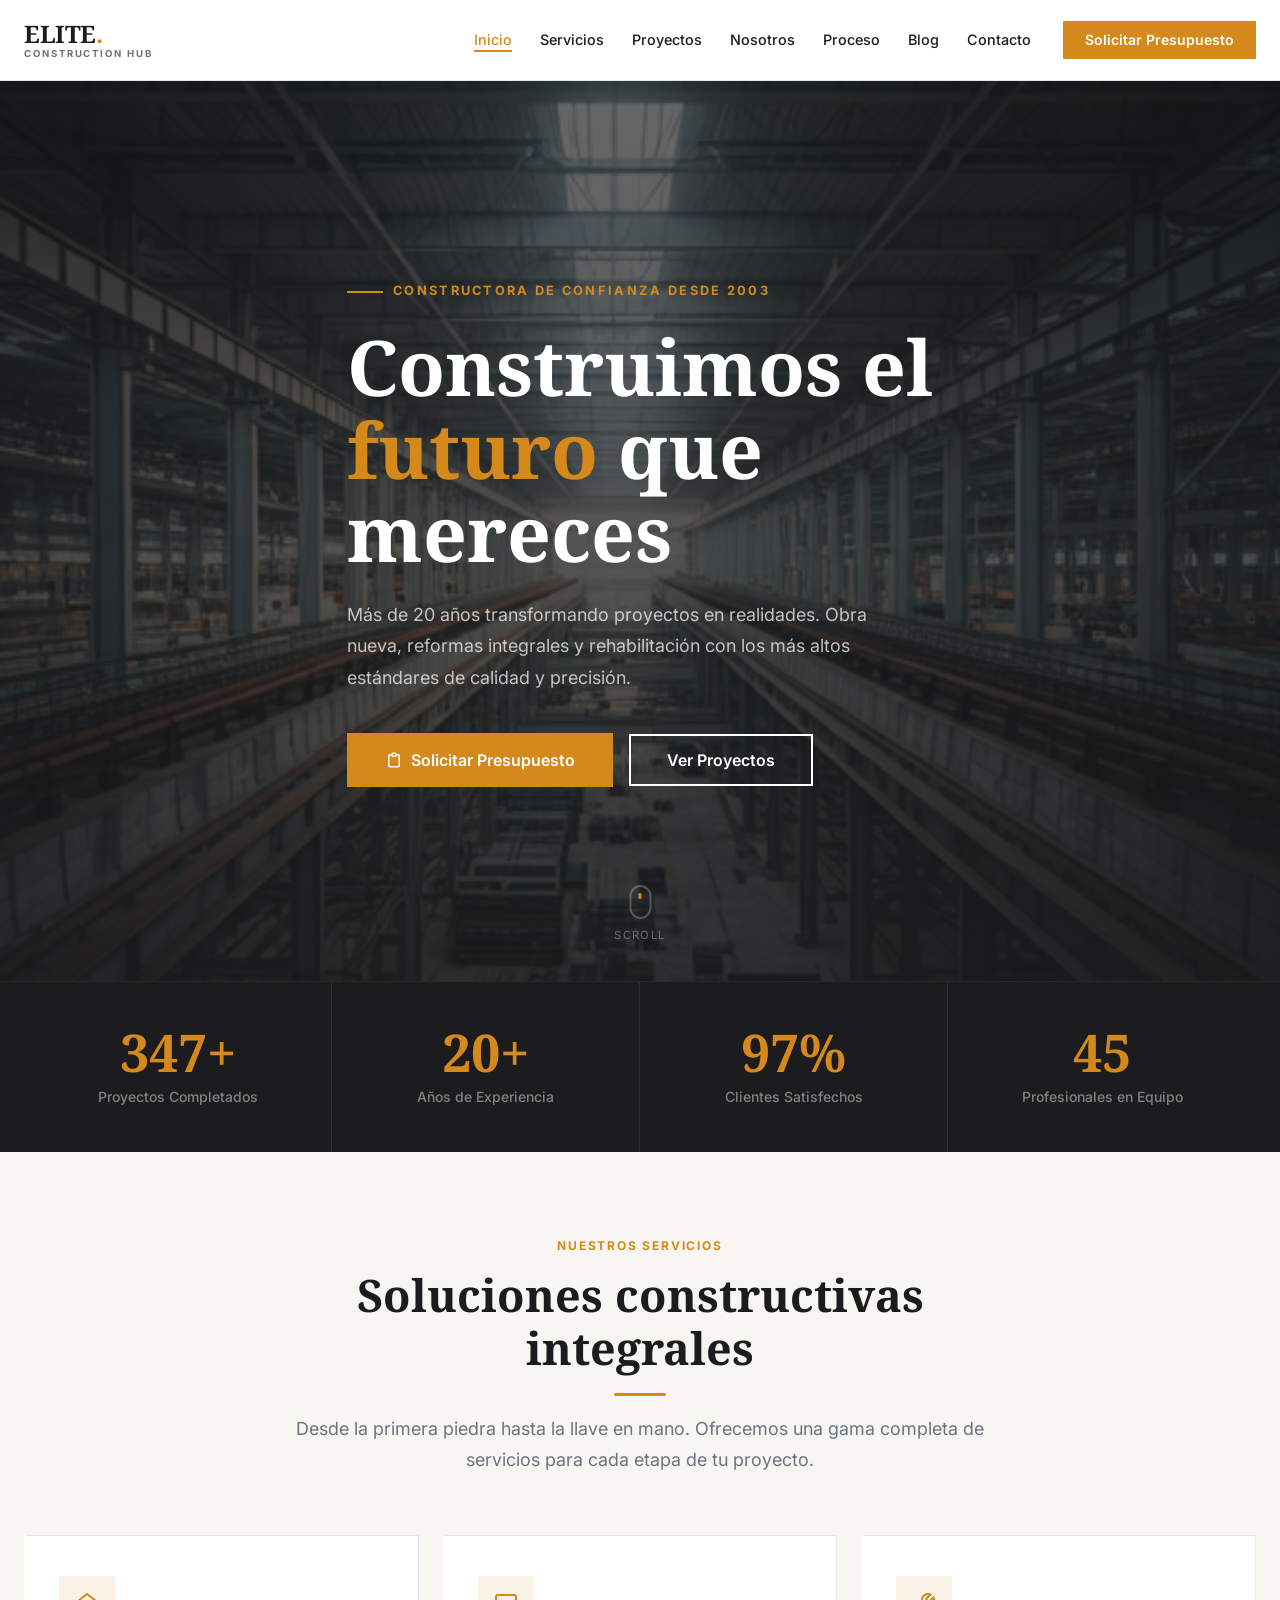
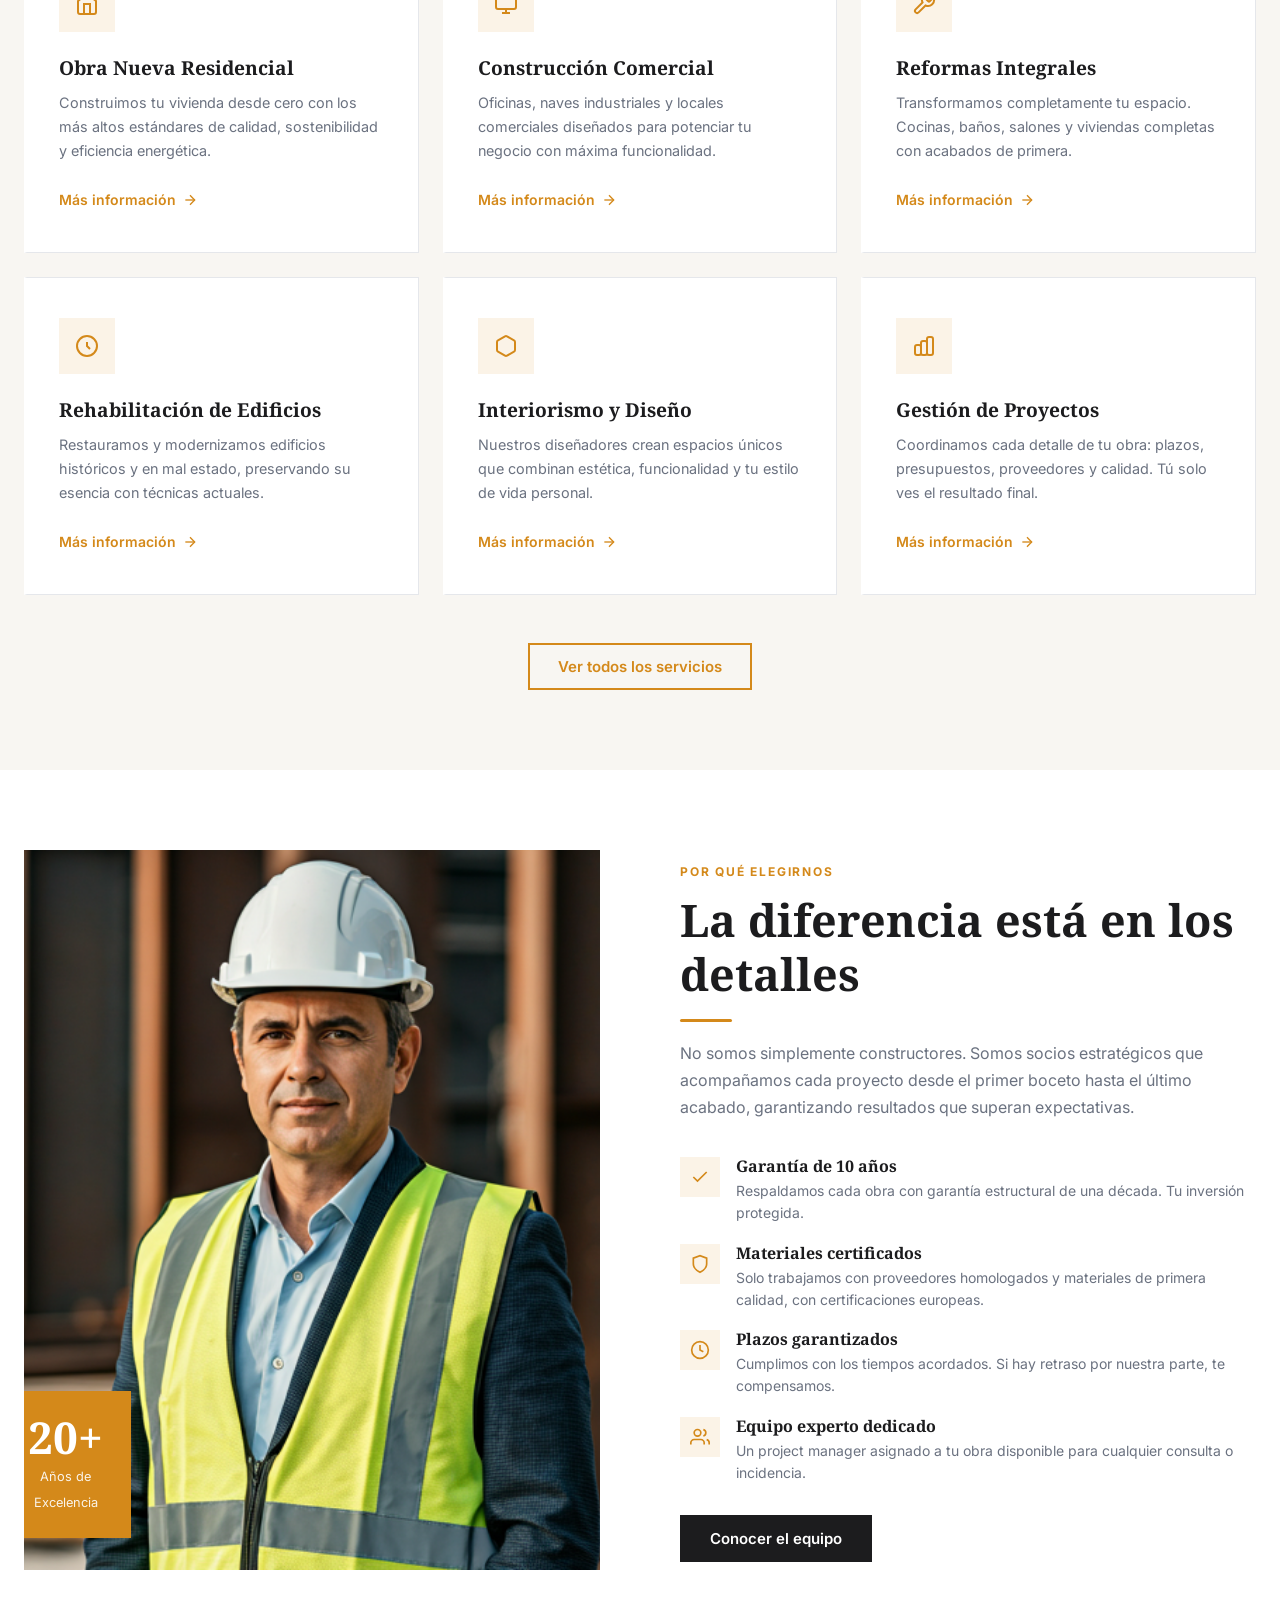
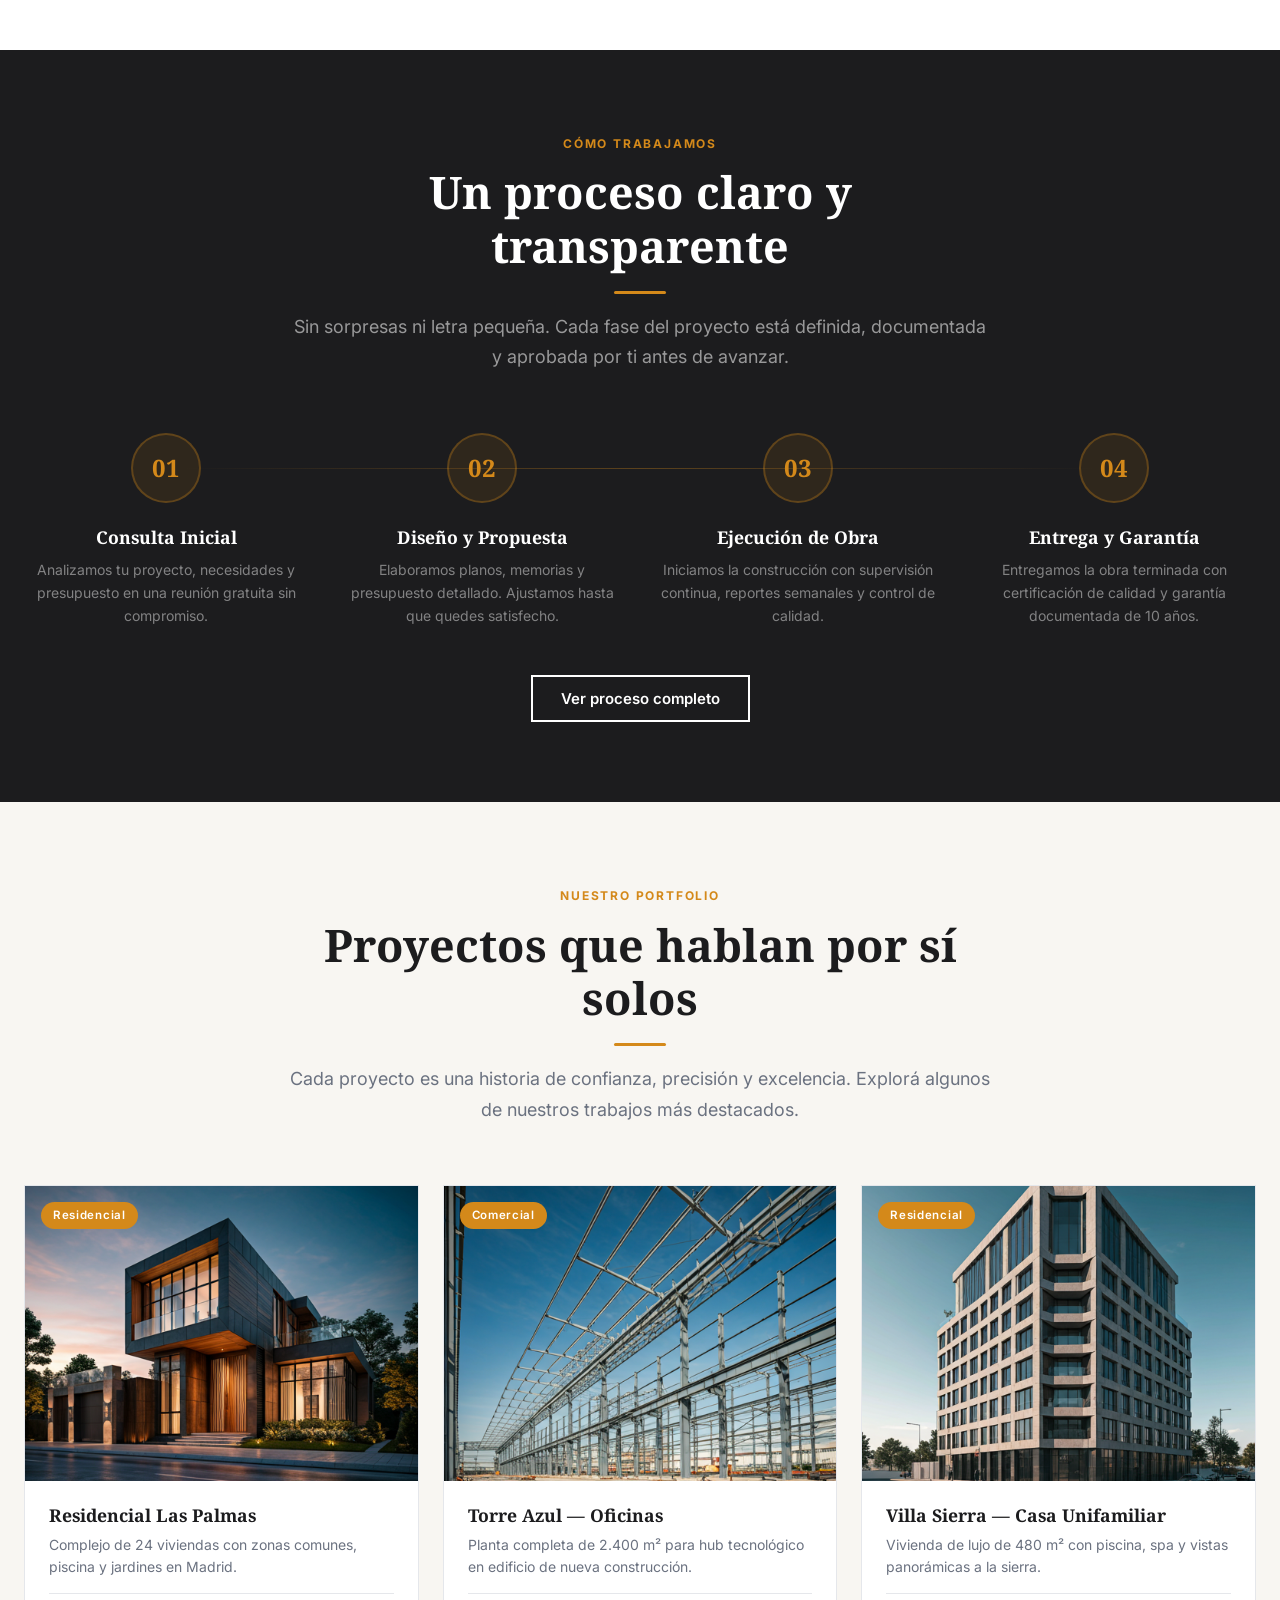
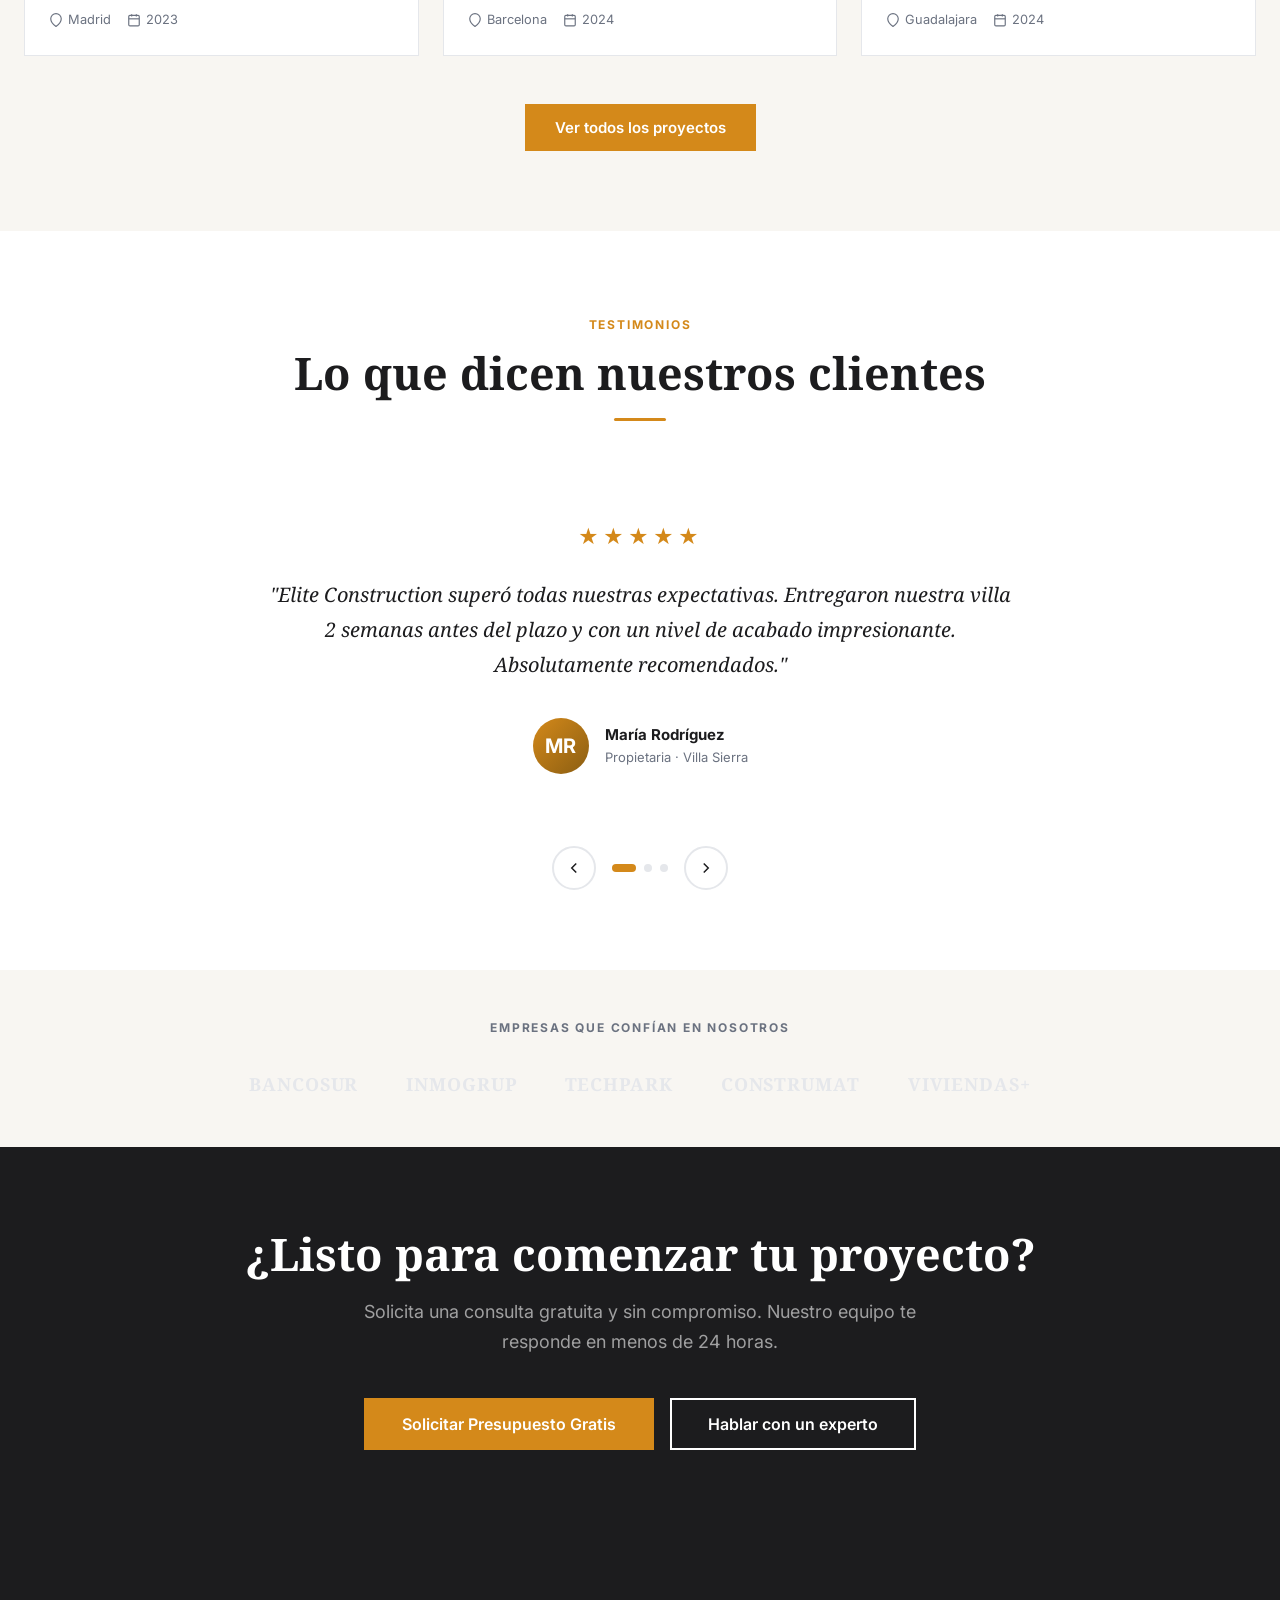
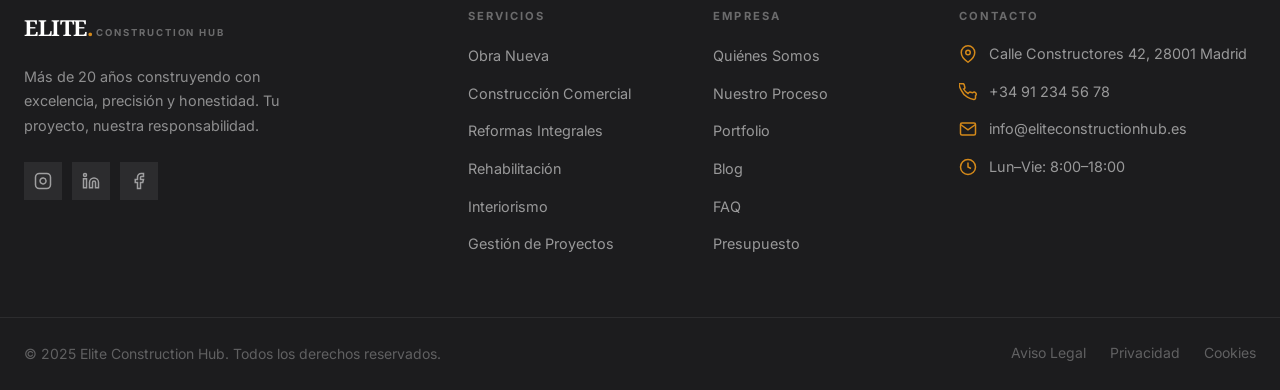
==== index.html @ 0b5c0b94 "add: inicial" ====
<!DOCTYPE html>
<html lang="es">
<head>
  <meta charset="UTF-8">
  <link rel="preconnect" href="https://fonts.googleapis.com">
  <link rel="preconnect" href="https://fonts.gstatic.com" crossorigin>
  <link href="https://fonts.googleapis.com/css2?family=Inter:wght@400;500;600&family=Noto+Serif:wght@700&display=swap" rel="stylesheet">
  <meta name="viewport" content="width=device-width, initial-scale=1.0">
  <title>Elite Construction Hub — Construcción Profesional</title>
  <meta name="description" content="Empresa líder en construcción, reformas y rehabilitación. Más de 20 años transformando espacios con excelencia y precisión.">
  <meta property="og:title" content="Elite Construction Hub">
  <meta property="og:description" content="Construcción profesional con más de 20 años de experiencia.">
  <meta property="og:type" content="website">
  <link rel="stylesheet" href="css/styles.css">
  <link rel="stylesheet" href="css/header-footer.css">
  <link rel="stylesheet" href="css/home.css">
</head>
<body>

  <!-- ===== HEADER ===== -->
  <header class="site-header">
    <div class="container">
      <div class="header-inner">
        <a href="index.html" class="logo">
          <span class="logo-main">ELITE<span>.</span></span>
          <span class="logo-sub">Construction Hub</span>
        </a>
        <nav class="main-nav">
          <ul class="nav-links">
            <li><a href="index.html" class="active">Inicio</a></li>
            <li><a href="servicios.html">Servicios</a></li>
            <li><a href="proyectos.html">Proyectos</a></li>
            <li><a href="nosotros.html">Nosotros</a></li>
            <li><a href="proceso.html">Proceso</a></li>
            <li><a href="blog.html">Blog</a></li>
            <li><a href="contacto.html">Contacto</a></li>
          </ul>
          <a href="presupuesto.html" class="btn btn-primary btn-sm">Solicitar Presupuesto</a>
        </nav>
        <button class="hamburger" aria-label="Abrir menú">
          <span></span><span></span><span></span>
        </button>
      </div>
    </div>
  </header>

  <!-- Mobile Nav -->
  <nav class="mobile-nav">
    <a href="index.html">Inicio</a>
    <a href="servicios.html">Servicios</a>
    <a href="proyectos.html">Proyectos</a>
    <a href="nosotros.html">Nosotros</a>
    <a href="proceso.html">Proceso</a>
    <a href="blog.html">Blog</a>
    <a href="contacto.html">Contacto</a>
    <a href="faq.html">FAQ</a>
    <a href="presupuesto.html" class="btn btn-primary">Solicitar Presupuesto</a>
  </nav>

  <main>

    <!-- ===== HERO ===== -->
    <section class="hero-home">
      <div class="container">
        <div class="hero-content">
          <div class="hero-tag">Constructora de Confianza desde 2003</div>
          <h1>Construimos el<br><em>futuro</em> que<br>mereces</h1>
          <p class="hero-desc">
            Más de 20 años transformando proyectos en realidades. Obra nueva,
            reformas integrales y rehabilitación con los más altos estándares
            de calidad y precisión.
          </p>
          <div class="hero-actions">
            <a href="presupuesto.html" class="btn btn-primary btn-lg">
              <svg width="18" height="18" fill="none" stroke="currentColor" stroke-width="2" viewBox="0 0 24 24"><path d="M9 5H7a2 2 0 00-2 2v12a2 2 0 002 2h10a2 2 0 002-2V7a2 2 0 00-2-2h-2M9 5a2 2 0 002 2h2a2 2 0 002-2M9 5a2 2 0 012-2h2a2 2 0 012 2"/></svg>
              Solicitar Presupuesto
            </a>
            <a href="proyectos.html" class="btn btn-outline-white btn-lg">Ver Proyectos</a>
          </div>
        </div>
      </div>
      <div class="hero-scroll-hint">
        <div class="scroll-mouse"><div class="scroll-wheel"></div></div>
        <span>Scroll</span>
      </div>
    </section>

    <!-- ===== METRICS ===== -->
    <div class="metrics-strip">
      <div class="container">
        <div class="metrics-inner">
          <div class="metric-item fade-in">
            <div class="metric-number"><span data-counter="350" data-suffix="+">350+</span></div>
            <div class="metric-label">Proyectos Completados</div>
          </div>
          <div class="metric-item fade-in fade-in-delay-1">
            <div class="metric-number"><span data-counter="20" data-suffix="+">20+</span></div>
            <div class="metric-label">Años de Experiencia</div>
          </div>
          <div class="metric-item fade-in fade-in-delay-2">
            <div class="metric-number"><span data-counter="98" data-suffix="%">98%</span></div>
            <div class="metric-label">Clientes Satisfechos</div>
          </div>
          <div class="metric-item fade-in fade-in-delay-3">
            <div class="metric-number"><span data-counter="45">45</span></div>
            <div class="metric-label">Profesionales en Equipo</div>
          </div>
        </div>
      </div>
    </div>

    <!-- ===== SERVICIOS ===== -->
    <section class="section services-section">
      <div class="container">
        <div class="section-header fade-in">
          <span class="section-tag">Nuestros Servicios</span>
          <h2>Soluciones constructivas integrales</h2>
          <div class="divider"></div>
          <p>Desde la primera piedra hasta la llave en mano. Ofrecemos una gama completa de servicios para cada etapa de tu proyecto.</p>
        </div>
        <div class="services-grid">

          <div class="service-card fade-in">
            <div class="service-icon">
              <svg width="24" height="24" fill="none" stroke="currentColor" stroke-width="2" viewBox="0 0 24 24"><path d="M3 9l9-7 9 7v11a2 2 0 01-2 2H5a2 2 0 01-2-2z"/><polyline points="9 22 9 12 15 12 15 22"/></svg>
            </div>
            <h3>Obra Nueva Residencial</h3>
            <p>Construimos tu vivienda desde cero con los más altos estándares de calidad, sostenibilidad y eficiencia energética.</p>
            <a href="servicios.html" class="service-link">
              Más información
              <svg width="16" height="16" fill="none" stroke="currentColor" stroke-width="2" viewBox="0 0 24 24"><line x1="5" y1="12" x2="19" y2="12"/><polyline points="12 5 19 12 12 19"/></svg>
            </a>
          </div>

          <div class="service-card fade-in fade-in-delay-1">
            <div class="service-icon">
              <svg width="24" height="24" fill="none" stroke="currentColor" stroke-width="2" viewBox="0 0 24 24"><rect x="2" y="3" width="20" height="14" rx="2"/><path d="M8 21h8m-4-4v4"/></svg>
            </div>
            <h3>Construcción Comercial</h3>
            <p>Oficinas, naves industriales y locales comerciales diseñados para potenciar tu negocio con máxima funcionalidad.</p>
            <a href="servicios.html" class="service-link">
              Más información
              <svg width="16" height="16" fill="none" stroke="currentColor" stroke-width="2" viewBox="0 0 24 24"><line x1="5" y1="12" x2="19" y2="12"/><polyline points="12 5 19 12 12 19"/></svg>
            </a>
          </div>

          <div class="service-card fade-in fade-in-delay-2">
            <div class="service-icon">
              <svg width="24" height="24" fill="none" stroke="currentColor" stroke-width="2" viewBox="0 0 24 24"><path d="M14.7 6.3a1 1 0 000 1.4l1.6 1.6a1 1 0 001.4 0l3.77-3.77a6 6 0 01-7.94 7.94l-6.91 6.91a2.12 2.12 0 01-3-3l6.91-6.91a6 6 0 017.94-7.94l-3.76 3.76z"/></svg>
            </div>
            <h3>Reformas Integrales</h3>
            <p>Transformamos completamente tu espacio. Cocinas, baños, salones y viviendas completas con acabados de primera.</p>
            <a href="servicios.html" class="service-link">
              Más información
              <svg width="16" height="16" fill="none" stroke="currentColor" stroke-width="2" viewBox="0 0 24 24"><line x1="5" y1="12" x2="19" y2="12"/><polyline points="12 5 19 12 12 19"/></svg>
            </a>
          </div>

          <div class="service-card fade-in">
            <div class="service-icon">
              <svg width="24" height="24" fill="none" stroke="currentColor" stroke-width="2" viewBox="0 0 24 24"><circle cx="12" cy="12" r="10"/><path d="M12 8v4l3 3"/></svg>
            </div>
            <h3>Rehabilitación de Edificios</h3>
            <p>Restauramos y modernizamos edificios históricos y en mal estado, preservando su esencia con técnicas actuales.</p>
            <a href="servicios.html" class="service-link">
              Más información
              <svg width="16" height="16" fill="none" stroke="currentColor" stroke-width="2" viewBox="0 0 24 24"><line x1="5" y1="12" x2="19" y2="12"/><polyline points="12 5 19 12 12 19"/></svg>
            </a>
          </div>

          <div class="service-card fade-in fade-in-delay-1">
            <div class="service-icon">
              <svg width="24" height="24" fill="none" stroke="currentColor" stroke-width="2" viewBox="0 0 24 24"><path d="M21 16V8a2 2 0 00-1-1.73l-7-4a2 2 0 00-2 0l-7 4A2 2 0 003 8v8a2 2 0 001 1.73l7 4a2 2 0 002 0l7-4A2 2 0 0021 16z"/></svg>
            </div>
            <h3>Interiorismo y Diseño</h3>
            <p>Nuestros diseñadores crean espacios únicos que combinan estética, funcionalidad y tu estilo de vida personal.</p>
            <a href="servicios.html" class="service-link">
              Más información
              <svg width="16" height="16" fill="none" stroke="currentColor" stroke-width="2" viewBox="0 0 24 24"><line x1="5" y1="12" x2="19" y2="12"/><polyline points="12 5 19 12 12 19"/></svg>
            </a>
          </div>

          <div class="service-card fade-in fade-in-delay-2">
            <div class="service-icon">
              <svg width="24" height="24" fill="none" stroke="currentColor" stroke-width="2" viewBox="0 0 24 24"><path d="M9 19v-6a2 2 0 00-2-2H5a2 2 0 00-2 2v6a2 2 0 002 2h2a2 2 0 002-2zm0 0V9a2 2 0 012-2h2a2 2 0 012 2v10m-6 0a2 2 0 002 2h2a2 2 0 002-2m0 0V5a2 2 0 012-2h2a2 2 0 012 2v14a2 2 0 01-2 2h-2a2 2 0 01-2-2z"/></svg>
            </div>
            <h3>Gestión de Proyectos</h3>
            <p>Coordinamos cada detalle de tu obra: plazos, presupuestos, proveedores y calidad. Tú solo ves el resultado final.</p>
            <a href="servicios.html" class="service-link">
              Más información
              <svg width="16" height="16" fill="none" stroke="currentColor" stroke-width="2" viewBox="0 0 24 24"><line x1="5" y1="12" x2="19" y2="12"/><polyline points="12 5 19 12 12 19"/></svg>
            </a>
          </div>

        </div>
        <div class="view-all-wrap fade-in">
          <a href="servicios.html" class="btn btn-outline">Ver todos los servicios</a>
        </div>
      </div>
    </section>

    <!-- ===== WHY US ===== -->
    <section class="section why-section">
      <div class="container">
        <div class="why-grid">
          <div class="why-image fade-in">
            <img src="images/original/ingeniero-jefe.jpg" alt="Equipo Elite Construction Hub en obra" onerror="this.style.display='none'">
            <div class="why-badge">
              <strong>20+</strong>
              <span>Años de<br>Excelencia</span>
            </div>
          </div>
          <div class="why-content fade-in fade-in-delay-1">
            <span class="section-tag">Por qué elegirnos</span>
            <h2>La diferencia está en los detalles</h2>
            <div class="divider divider-left"></div>
            <p>No somos simplemente constructores. Somos socios estratégicos que acompañamos cada proyecto desde el primer boceto hasta el último acabado, garantizando resultados que superan expectativas.</p>
            <div class="why-list">
              <div class="why-item">
                <div class="why-item-icon">
                  <svg width="20" height="20" fill="none" stroke="currentColor" stroke-width="2" viewBox="0 0 24 24"><polyline points="20 6 9 17 4 12"/></svg>
                </div>
                <div>
                  <h4>Garantía de 10 años</h4>
                  <p>Respaldamos cada obra con garantía estructural de una década. Tu inversión protegida.</p>
                </div>
              </div>
              <div class="why-item">
                <div class="why-item-icon">
                  <svg width="20" height="20" fill="none" stroke="currentColor" stroke-width="2" viewBox="0 0 24 24"><path d="M12 22s8-4 8-10V5l-8-3-8 3v7c0 6 8 10 8 10z"/></svg>
                </div>
                <div>
                  <h4>Materiales certificados</h4>
                  <p>Solo trabajamos con proveedores homologados y materiales de primera calidad, con certificaciones europeas.</p>
                </div>
              </div>
              <div class="why-item">
                <div class="why-item-icon">
                  <svg width="20" height="20" fill="none" stroke="currentColor" stroke-width="2" viewBox="0 0 24 24"><circle cx="12" cy="12" r="10"/><polyline points="12 6 12 12 16 14"/></svg>
                </div>
                <div>
                  <h4>Plazos garantizados</h4>
                  <p>Cumplimos con los tiempos acordados. Si hay retraso por nuestra parte, te compensamos.</p>
                </div>
              </div>
              <div class="why-item">
                <div class="why-item-icon">
                  <svg width="20" height="20" fill="none" stroke="currentColor" stroke-width="2" viewBox="0 0 24 24"><path d="M17 21v-2a4 4 0 00-4-4H5a4 4 0 00-4 4v2"/><circle cx="9" cy="7" r="4"/><path d="M23 21v-2a4 4 0 00-3-3.87M16 3.13a4 4 0 010 7.75"/></svg>
                </div>
                <div>
                  <h4>Equipo experto dedicado</h4>
                  <p>Un project manager asignado a tu obra disponible para cualquier consulta o incidencia.</p>
                </div>
              </div>
            </div>
            <div class="mt-4">
              <a href="nosotros.html" class="btn btn-dark">Conocer el equipo</a>
            </div>
          </div>
        </div>
      </div>
    </section>

    <!-- ===== PROCESO ===== -->
    <section class="section process-section">
      <div class="container">
        <div class="section-header fade-in">
          <span class="section-tag">Cómo trabajamos</span>
          <h2>Un proceso claro y transparente</h2>
          <div class="divider"></div>
          <p style="color:rgba(255,255,255,0.55)">Sin sorpresas ni letra pequeña. Cada fase del proyecto está definida, documentada y aprobada por ti antes de avanzar.</p>
        </div>
        <div class="process-steps">
          <div class="process-step fade-in">
            <div class="step-num">01</div>
            <h3>Consulta Inicial</h3>
            <p>Analizamos tu proyecto, necesidades y presupuesto en una reunión gratuita sin compromiso.</p>
          </div>
          <div class="process-step fade-in fade-in-delay-1">
            <div class="step-num">02</div>
            <h3>Diseño y Propuesta</h3>
            <p>Elaboramos planos, memorias y presupuesto detallado. Ajustamos hasta que quedes satisfecho.</p>
          </div>
          <div class="process-step fade-in fade-in-delay-2">
            <div class="step-num">03</div>
            <h3>Ejecución de Obra</h3>
            <p>Iniciamos la construcción con supervisión continua, reportes semanales y control de calidad.</p>
          </div>
          <div class="process-step fade-in fade-in-delay-3">
            <div class="step-num">04</div>
            <h3>Entrega y Garantía</h3>
            <p>Entregamos la obra terminada con certificación de calidad y garantía documentada de 10 años.</p>
          </div>
        </div>
        <div class="view-all-wrap fade-in" style="margin-top:48px">
          <a href="proceso.html" class="btn btn-outline-white">Ver proceso completo</a>
        </div>
      </div>
    </section>

    <!-- ===== PROYECTOS ===== -->
    <section class="section projects-section">
      <div class="container">
        <div class="section-header fade-in">
          <span class="section-tag">Nuestro Portfolio</span>
          <h2>Proyectos que hablan por sí solos</h2>
          <div class="divider"></div>
          <p>Cada proyecto es una historia de confianza, precisión y excelencia. Explorá algunos de nuestros trabajos más destacados.</p>
        </div>
        <div class="projects-grid">

          <div class="project-card fade-in">
            <div class="project-img">
              <img src="images/original/proyecto-residencial-alpha.jpg" alt="Residencial Las Palmas" onerror="this.style.display='none'">
              <span class="project-category">Residencial</span>
              <div class="project-overlay">
                <a href="proyectos.html" class="btn btn-outline-white btn-sm">Ver proyecto</a>
              </div>
            </div>
            <div class="project-info">
              <h3>Residencial Las Palmas</h3>
              <p>Complejo de 24 viviendas con zonas comunes, piscina y jardines en Madrid.</p>
              <div class="project-meta">
                <span>
                  <svg width="14" height="14" fill="none" stroke="currentColor" stroke-width="2" viewBox="0 0 24 24"><path d="M21 10c0 7-9 13-9 13s-9-6-9-13a9 9 0 0118 0z"/></svg>
                  Madrid
                </span>
                <span>
                  <svg width="14" height="14" fill="none" stroke="currentColor" stroke-width="2" viewBox="0 0 24 24"><rect x="3" y="4" width="18" height="18" rx="2" ry="2"/><line x1="16" y1="2" x2="16" y2="6"/><line x1="8" y1="2" x2="8" y2="6"/><line x1="3" y1="10" x2="21" y2="10"/></svg>
                  2023
                </span>
              </div>
            </div>
          </div>

          <div class="project-card fade-in fade-in-delay-1">
            <div class="project-img">
              <img src="images/original/industrial-setup.jpg" alt="Torre Azul Oficinas" onerror="this.style.display='none'">
              <span class="project-category">Comercial</span>
              <div class="project-overlay">
                <a href="proyectos.html" class="btn btn-outline-white btn-sm">Ver proyecto</a>
              </div>
            </div>
            <div class="project-info">
              <h3>Torre Azul — Oficinas</h3>
              <p>Planta completa de 2.400 m² para hub tecnológico en edificio de nueva construcción.</p>
              <div class="project-meta">
                <span>
                  <svg width="14" height="14" fill="none" stroke="currentColor" stroke-width="2" viewBox="0 0 24 24"><path d="M21 10c0 7-9 13-9 13s-9-6-9-13a9 9 0 0118 0z"/></svg>
                  Barcelona
                </span>
                <span>
                  <svg width="14" height="14" fill="none" stroke="currentColor" stroke-width="2" viewBox="0 0 24 24"><rect x="3" y="4" width="18" height="18" rx="2" ry="2"/><line x1="16" y1="2" x2="16" y2="6"/><line x1="8" y1="2" x2="8" y2="6"/><line x1="3" y1="10" x2="21" y2="10"/></svg>
                  2024
                </span>
              </div>
            </div>
          </div>

          <div class="project-card fade-in fade-in-delay-2">
            <div class="project-img">
              <img src="images/original/hero-architecture.jpg" alt="Villa Sierra" onerror="this.style.display='none'">
              <span class="project-category">Residencial</span>
              <div class="project-overlay">
                <a href="proyectos.html" class="btn btn-outline-white btn-sm">Ver proyecto</a>
              </div>
            </div>
            <div class="project-info">
              <h3>Villa Sierra — Casa Unifamiliar</h3>
              <p>Vivienda de lujo de 480 m² con piscina, spa y vistas panorámicas a la sierra.</p>
              <div class="project-meta">
                <span>
                  <svg width="14" height="14" fill="none" stroke="currentColor" stroke-width="2" viewBox="0 0 24 24"><path d="M21 10c0 7-9 13-9 13s-9-6-9-13a9 9 0 0118 0z"/></svg>
                  Guadalajara
                </span>
                <span>
                  <svg width="14" height="14" fill="none" stroke="currentColor" stroke-width="2" viewBox="0 0 24 24"><rect x="3" y="4" width="18" height="18" rx="2" ry="2"/><line x1="16" y1="2" x2="16" y2="6"/><line x1="8" y1="2" x2="8" y2="6"/><line x1="3" y1="10" x2="21" y2="10"/></svg>
                  2024
                </span>
              </div>
            </div>
          </div>

        </div>
        <div class="view-all-wrap fade-in">
          <a href="proyectos.html" class="btn btn-primary">Ver todos los proyectos</a>
        </div>
      </div>
    </section>

    <!-- ===== TESTIMONIALS ===== -->
    <section class="section testimonials-section">
      <div class="container">
        <div class="section-header fade-in">
          <span class="section-tag">Testimonios</span>
          <h2>Lo que dicen nuestros clientes</h2>
          <div class="divider"></div>
        </div>
        <div class="testimonials-carousel fade-in">
          <div class="testimonials-track">
            <div class="testimonial-card active">
              <div class="testimonial-stars">★★★★★</div>
              <p class="testimonial-text">"Elite Construction superó todas nuestras expectativas. Entregaron nuestra villa 2 semanas antes del plazo y con un nivel de acabado impresionante. Absolutamente recomendados."</p>
              <div class="testimonial-author">
                <div class="author-avatar">MR</div>
                <div class="author-info">
                  <div class="author-name">María Rodríguez</div>
                  <div class="author-role">Propietaria · Villa Sierra</div>
                </div>
              </div>
            </div>
            <div class="testimonial-card">
              <div class="testimonial-stars">★★★★★</div>
              <p class="testimonial-text">"Llevamos 3 proyectos con ellos y siempre el mismo resultado: profesionalidad total, comunicación transparente y calidad de obra excepcional. Son nuestros constructores de referencia."</p>
              <div class="testimonial-author">
                <div class="author-avatar">JL</div>
                <div class="author-info">
                  <div class="author-name">Javier López</div>
                  <div class="author-role">Director de Operaciones · TechHub Madrid</div>
                </div>
              </div>
            </div>
            <div class="testimonial-card">
              <div class="testimonial-stars">★★★★★</div>
              <p class="testimonial-text">"La reforma de nuestro local fue perfecta. Gestionaron todos los permisos, respetaron el presupuesto y el resultado es exactamente lo que pedimos. Un equipo de 10."</p>
              <div class="testimonial-author">
                <div class="author-avatar">AC</div>
                <div class="author-info">
                  <div class="author-name">Ana Castillo</div>
                  <div class="author-role">Empresaria · Cafetería El Rincón</div>
                </div>
              </div>
            </div>
          </div>
          <div class="carousel-controls">
            <button class="carousel-btn carousel-prev" aria-label="Anterior">
              <svg width="18" height="18" fill="none" stroke="currentColor" stroke-width="2" viewBox="0 0 24 24"><polyline points="15 18 9 12 15 6"/></svg>
            </button>
            <div class="carousel-dots">
              <button class="carousel-dot active"></button>
              <button class="carousel-dot"></button>
              <button class="carousel-dot"></button>
            </div>
            <button class="carousel-btn carousel-next" aria-label="Siguiente">
              <svg width="18" height="18" fill="none" stroke="currentColor" stroke-width="2" viewBox="0 0 24 24"><polyline points="9 18 15 12 9 6"/></svg>
            </button>
          </div>
        </div>
      </div>
    </section>

    <!-- ===== CLIENTS ===== -->
    <div class="clients-section">
      <div class="container">
        <p class="clients-label">Empresas que confían en nosotros</p>
        <div class="clients-logos">
          <span class="client-logo">BANCOSUR</span>
          <span class="client-logo">INMOGRUP</span>
          <span class="client-logo">TECHPARK</span>
          <span class="client-logo">CONSTRUMAT</span>
          <span class="client-logo">VIVIENDAS+</span>
        </div>
      </div>
    </div>

    <!-- ===== CTA ===== -->
    <section class="section cta-section">
      <div class="container">
        <h2 class="fade-in">¿Listo para comenzar tu proyecto?</h2>
        <p class="fade-in">Solicita una consulta gratuita y sin compromiso. Nuestro equipo te responde en menos de 24 horas.</p>
        <div class="btn-group fade-in">
          <a href="presupuesto.html" class="btn btn-primary btn-lg">Solicitar Presupuesto Gratis</a>
          <a href="contacto.html" class="btn btn-outline-white btn-lg">Hablar con un experto</a>
        </div>
      </div>
    </section>

  </main>

  <!-- ===== FOOTER ===== -->
  <footer class="site-footer">
    <div class="footer-main">
      <div class="container">
        <div class="footer-grid">
          <div class="footer-brand">
            <a href="index.html" class="footer-logo">
              <span class="logo-main">ELITE<span>.</span></span>
              <span class="logo-sub">Construction Hub</span>
            </a>
            <p>Más de 20 años construyendo con excelencia, precisión y honestidad. Tu proyecto, nuestra responsabilidad.</p>
            <div class="footer-social">
              <a href="#" class="social-link" aria-label="Instagram">
                <svg width="18" height="18" fill="none" stroke="currentColor" stroke-width="2" viewBox="0 0 24 24"><rect x="2" y="2" width="20" height="20" rx="5" ry="5"/><path d="M16 11.37A4 4 0 1112.63 8 4 4 0 0116 11.37z"/><line x1="17.5" y1="6.5" x2="17.51" y2="6.5"/></svg>
              </a>
              <a href="#" class="social-link" aria-label="LinkedIn">
                <svg width="18" height="18" fill="none" stroke="currentColor" stroke-width="2" viewBox="0 0 24 24"><path d="M16 8a6 6 0 016 6v7h-4v-7a2 2 0 00-2-2 2 2 0 00-2 2v7h-4v-7a6 6 0 016-6z"/><rect x="2" y="9" width="4" height="12"/><circle cx="4" cy="4" r="2"/></svg>
              </a>
              <a href="#" class="social-link" aria-label="Facebook">
                <svg width="18" height="18" fill="none" stroke="currentColor" stroke-width="2" viewBox="0 0 24 24"><path d="M18 2h-3a5 5 0 00-5 5v3H7v4h3v8h4v-8h3l1-4h-4V7a1 1 0 011-1h3z"/></svg>
              </a>
            </div>
          </div>
          <div class="footer-col">
            <h4>Servicios</h4>
            <ul class="footer-links">
              <li><a href="servicios.html">Obra Nueva</a></li>
              <li><a href="servicios.html">Construcción Comercial</a></li>
              <li><a href="servicios.html">Reformas Integrales</a></li>
              <li><a href="servicios.html">Rehabilitación</a></li>
              <li><a href="servicios.html">Interiorismo</a></li>
              <li><a href="servicios.html">Gestión de Proyectos</a></li>
            </ul>
          </div>
          <div class="footer-col">
            <h4>Empresa</h4>
            <ul class="footer-links">
              <li><a href="nosotros.html">Quiénes Somos</a></li>
              <li><a href="proceso.html">Nuestro Proceso</a></li>
              <li><a href="proyectos.html">Portfolio</a></li>
              <li><a href="blog.html">Blog</a></li>
              <li><a href="faq.html">FAQ</a></li>
              <li><a href="presupuesto.html">Presupuesto</a></li>
            </ul>
          </div>
          <div class="footer-col">
            <h4>Contacto</h4>
            <div class="footer-contact-info">
              <div class="contact-item">
                <svg width="18" height="18" fill="none" stroke="currentColor" stroke-width="2" viewBox="0 0 24 24"><path d="M21 10c0 7-9 13-9 13s-9-6-9-13a9 9 0 0118 0z"/><circle cx="12" cy="10" r="3"/></svg>
                <span>Calle Constructores 42, 28001 Madrid</span>
              </div>
              <div class="contact-item">
                <svg width="18" height="18" fill="none" stroke="currentColor" stroke-width="2" viewBox="0 0 24 24"><path d="M22 16.92v3a2 2 0 01-2.18 2 19.79 19.79 0 01-8.63-3.07A19.5 19.5 0 013.07 9.81a19.79 19.79 0 01-3.07-8.67A2 2 0 012 .84h3a2 2 0 012 1.72 12.84 12.84 0 00.7 2.81 2 2 0 01-.45 2.11L6.09 8a16 16 0 006 6l1.27-1.27a2 2 0 012.11-.45 12.84 12.84 0 002.81.7A2 2 0 0122 16.92z"/></svg>
                <span>+34 91 234 56 78</span>
              </div>
              <div class="contact-item">
                <svg width="18" height="18" fill="none" stroke="currentColor" stroke-width="2" viewBox="0 0 24 24"><path d="M4 4h16c1.1 0 2 .9 2 2v12c0 1.1-.9 2-2 2H4c-1.1 0-2-.9-2-2V6c0-1.1.9-2 2-2z"/><polyline points="22,6 12,13 2,6"/></svg>
                <span>info@eliteconstructionhub.es</span>
              </div>
              <div class="contact-item">
                <svg width="18" height="18" fill="none" stroke="currentColor" stroke-width="2" viewBox="0 0 24 24"><circle cx="12" cy="12" r="10"/><polyline points="12 6 12 12 16 14"/></svg>
                <span>Lun–Vie: 8:00–18:00</span>
              </div>
            </div>
          </div>
        </div>
      </div>
    </div>
    <div class="footer-bottom">
      <div class="container">
        <div class="footer-bottom-inner">
          <p>&copy; 2025 Elite Construction Hub. Todos los derechos reservados.</p>
          <div class="footer-bottom-links">
            <a href="#">Aviso Legal</a>
            <a href="#">Privacidad</a>
            <a href="#">Cookies</a>
          </div>
        </div>
      </div>
    </div>
  </footer>

  <script src="js/main.js"></script>
</body>
</html>
---- css/styles.css ----
/* ============================================================
   ELITE CONSTRUCTION HUB — Global Styles
   ============================================================ */

/* Reset */
*, *::before, *::after {
  box-sizing: border-box;
  margin: 0;
  padding: 0;
}

/* CSS Variables */
:root {
  --color-bg-main:    #F8F6F2;
  --color-dark:       #1C1C1E;
  --color-accent:     #D4891A;
  --color-accent-dk:  #B8741A;
  --color-gray:       #6B7280;
  --color-gray-lt:    #E5E7EB;
  --color-white:      #FFFFFF;

  /* Tipografía: Noto Serif + Inter (fiel al sistema Stitch) */
  --font-serif: 'Noto Serif', Georgia, 'Times New Roman', serif;
  --font-sans:  'Inter', -apple-system, BlinkMacSystemFont, 'Segoe UI', Roboto, sans-serif;

  --transition:      all 0.3s ease;
  --transition-fast: all 0.15s ease;

  /* Estética industrial: bordes en lugar de sombras */
  --shadow-sm: none;
  --shadow:    none;
  --shadow-lg: none;
  --shadow-xl: none;
  --border-std: 1px solid var(--color-dark);
  --border-lt:  1px solid var(--color-gray-lt);

  /* Esquinas sharp — estética blueprint/industrial */
  --radius:    0px;
  --radius-lg: 0px;
  --radius-xl: 0px;

  --container-max: 1280px;
  --container-pad: 24px;

  --section-y:    80px;
  --section-y-sm: 50px;
}

/* Base */
html { 
  scroll-behavior: smooth; 
  font-size: 16px; 
  overflow-y: scroll; /* Prevent layout shift */
}

body {
  font-family: var(--font-sans);
  background-color: var(--color-bg-main);
  color: var(--color-dark);
  line-height: 1.6;
  -webkit-font-smoothing: antialiased;
  min-height: 100vh; /* Ensure body takes full height */
}

img   { max-width: 100%; height: auto; display: block; }
a     { color: inherit; text-decoration: none; transition: var(--transition); }
ul,ol { list-style: none; }
button { font-family: inherit; }

/* ============================================================
   TYPOGRAPHY
   ============================================================ */

h1,h2,h3,h4,h5,h6 {
  font-family: var(--font-serif);
  font-weight: 700;
  color: var(--color-dark);
  line-height: 1.2;
}

h1 { font-size: clamp(2.5rem, 5vw, 4.5rem); }
h2 { font-size: clamp(2rem, 3.5vw, 3rem); }
h3 { font-size: clamp(1.375rem, 2vw, 1.75rem); }
h4 { font-size: 1.25rem; }
h5 { font-size: 1.125rem; }

p {
  color: var(--color-gray);
  line-height: 1.7;
}

/* ============================================================
   LAYOUT
   ============================================================ */

.container {
  max-width: var(--container-max);
  margin: 0 auto;
  padding: 0 var(--container-pad);
}

.section { padding: var(--section-y) 0; }

.grid   { display: grid; gap: 24px; }
.grid-2 { grid-template-columns: repeat(2,1fr); }
.grid-3 { grid-template-columns: repeat(3,1fr); }
.grid-4 { grid-template-columns: repeat(4,1fr); }

.flex         { display: flex; }
.flex-center  { display: flex; align-items: center; justify-content: center; }
.flex-between { display: flex; align-items: center; justify-content: space-between; }

/* ============================================================
   SECTION HEADER
   ============================================================ */

.section-header {
  text-align: center;
  max-width: 700px;
  margin: 0 auto 60px;
}

.section-tag {
  display: inline-block;
  font-size: 0.75rem;
  font-weight: 700;
  letter-spacing: 0.15em;
  text-transform: uppercase;
  color: var(--color-accent);
  margin-bottom: 12px;
}

.section-header h2  { margin-bottom: 16px; }
.section-header p   { font-size: 1.125rem; }

.divider {
  width: 52px;
  height: 3px;
  background: var(--color-accent);
  border-radius: 2px;
  margin: 18px auto;
}
.divider-left { margin-left: 0; }

/* ============================================================
   BUTTONS
   ============================================================ */

.btn {
  display: inline-flex;
  align-items: center;
  gap: 8px;
  font-family: var(--font-sans);
  font-size: 0.9375rem;
  font-weight: 600;
  padding: 14px 28px;
  border-radius: var(--radius);
  border: 2px solid transparent;
  cursor: pointer;
  transition: var(--transition);
  white-space: nowrap;
  line-height: 1;
}

.btn-primary {
  background: var(--color-accent);
  color: var(--color-white);
  border-color: var(--color-accent);
}
.btn-primary:hover {
  background: var(--color-accent-dk);
  border-color: var(--color-accent-dk);
  transform: translateY(-1px);
  box-shadow: 0 4px 12px rgba(212,137,26,0.35);
}

.btn-outline {
  background: transparent;
  color: var(--color-accent);
  border-color: var(--color-accent);
}
.btn-outline:hover {
  background: var(--color-accent);
  color: var(--color-white);
  transform: translateY(-1px);
}

.btn-outline-white {
  background: transparent;
  color: var(--color-white);
  border-color: var(--color-white);
}
.btn-outline-white:hover {
  background: var(--color-white);
  color: var(--color-dark);
}

.btn-dark {
  background: var(--color-dark);
  color: var(--color-white);
  border-color: var(--color-dark);
}
.btn-dark:hover { background: #2d2d2f; transform: translateY(-1px); }

.btn-sm  { padding: 10px 20px; font-size: 0.875rem; }
.btn-lg  { padding: 16px 36px; font-size: 1rem; }

/* ============================================================
   CARDS
   ============================================================ */

.card {
  background: var(--color-white);
  border: var(--border-std);
  padding: 32px;
  transition: var(--transition);
}
.card:hover {
  border-color: var(--color-accent);
  transform: translateY(-2px);
}

/* ============================================================
   BADGE
   ============================================================ */

.badge {
  display: inline-block;
  padding: 4px 12px;
  border-radius: 100px;
  font-size: 0.75rem;
  font-weight: 600;
  letter-spacing: 0.05em;
}
.badge-accent { background: rgba(212,137,26,0.12); color: var(--color-accent); }
.badge-dark   { background: var(--color-dark); color: var(--color-white); }

/* ============================================================
   FORMS
   ============================================================ */

.form-group { margin-bottom: 24px; }

.form-group label {
  display: block;
  font-size: 0.875rem;
  font-weight: 600;
  color: var(--color-dark);
  margin-bottom: 8px;
}

.form-group input,
.form-group textarea,
.form-group select {
  width: 100%;
  padding: 12px 16px;
  border: 1.5px solid var(--color-gray-lt);
  border-radius: var(--radius);
  font-family: var(--font-sans);
  font-size: 0.9375rem;
  color: var(--color-dark);
  background: var(--color-white);
  transition: var(--transition);
  outline: none;
}

.form-group input:focus,
.form-group textarea:focus,
.form-group select:focus {
  border-color: var(--color-accent);
  box-shadow: 0 0 0 3px rgba(212,137,26,0.12);
}

.form-group input::placeholder,
.form-group textarea::placeholder { color: #9CA3AF; }

.form-group textarea {
  min-height: 140px;
  resize: vertical;
}

.form-group select {
  cursor: pointer;
  appearance: none;
  background-image: url("data:image/svg+xml,%3csvg xmlns='http://www.w3.org/2000/svg' fill='none' viewBox='0 0 20 20'%3e%3cpath stroke='%236b7280' stroke-linecap='round' stroke-linejoin='round' stroke-width='1.5' d='M6 8l4 4 4-4'/%3e%3c/svg%3e");
  background-position: right 12px center;
  background-repeat: no-repeat;
  background-size: 20px;
  padding-right: 40px;
}

.form-error {
  font-size: 0.8125rem;
  color: #DC2626;
  margin-top: 6px;
  display: none;
}

.form-group.has-error input,
.form-group.has-error textarea,
.form-group.has-error select { border-color: #DC2626; }
.form-group.has-error .form-error { display: block; }

.form-success-msg {
  background: #D1FAE5;
  border: 1px solid #6EE7B7;
  color: #065F46;
  padding: 16px 24px;
  border-radius: var(--radius);
  display: none;
  align-items: center;
  gap: 12px;
  font-weight: 500;
  margin-top: 24px;
}

/* ============================================================
   HERO BASE
   ============================================================ */

.hero {
  position: relative;
  min-height: 500px;
  display: flex;
  align-items: center;
  overflow: hidden;
}

.hero-small {
  min-height: 300px;
  padding: 80px 0 60px;
  background: var(--color-dark);
  display: flex;
  align-items: center;
}
.hero-small h1   { color: var(--color-white); font-size: clamp(1.75rem, 3vw, 2.75rem); margin-bottom: 12px; }
.hero-small p    { color: rgba(255,255,255,0.65); font-size: 1.125rem; }

/* Breadcrumbs */
.breadcrumb {
  display: flex;
  align-items: center;
  gap: 8px;
  margin-bottom: 20px;
  font-size: 0.875rem;
  color: rgba(255,255,255,0.45);
}
.breadcrumb a { color: rgba(255,255,255,0.45); }
.breadcrumb a:hover { color: var(--color-accent); }
.breadcrumb span { color: var(--color-accent); }

/* ============================================================
   ANIMATIONS
   ============================================================ */

.fade-in {
  opacity: 0;
  transform: translateY(24px);
  transition: opacity 0.6s ease, transform 0.6s ease;
}
.fade-in.visible { opacity: 1; transform: translateY(0); }
.fade-in-delay-1 { transition-delay: 0.1s; }
.fade-in-delay-2 { transition-delay: 0.2s; }
.fade-in-delay-3 { transition-delay: 0.3s; }
.fade-in-delay-4 { transition-delay: 0.4s; }

/* ============================================================
   UTILITIES
   ============================================================ */

.text-center { text-align: center; }
.text-accent { color: var(--color-accent); }
.text-white  { color: var(--color-white); }
.text-gray   { color: var(--color-gray); }
.text-dark   { color: var(--color-dark); }

.bg-dark  { background-color: var(--color-dark); }
.bg-white { background-color: var(--color-white); }
.bg-main  { background-color: var(--color-bg-main); }

.mt-2 { margin-top: 16px; }
.mt-3 { margin-top: 24px; }
.mt-4 { margin-top: 32px; }
.mt-6 { margin-top: 48px; }
.mb-2 { margin-bottom: 16px; }
.mb-3 { margin-bottom: 24px; }
.mb-4 { margin-bottom: 32px; }

.img-cover { width: 100%; height: 100%; object-fit: cover; }
.w-full    { width: 100%; }

/* ============================================================
   RESPONSIVE BASE
   ============================================================ */

@media (max-width: 1024px) {
  .grid-4 { grid-template-columns: repeat(2,1fr); }
}

@media (max-width: 768px) {
  :root {
    --section-y:    var(--section-y-sm);
    --container-pad: 20px;
  }
  .grid-2, .grid-3 { grid-template-columns: 1fr; }
  .section-header { margin-bottom: 40px; }
}

@media (max-width: 480px) {
  :root { --container-pad: 16px; }
  .btn    { padding: 12px 22px; font-size: 0.875rem; }
  .btn-lg { padding: 14px 28px; }
  .grid-4 { grid-template-columns: 1fr; }
}
---- css/header-footer.css ----
/* ============================================================
   ELITE CONSTRUCTION HUB — Header & Footer
   ============================================================ */

/* ============================================================
   HEADER
   ============================================================ */

.site-header {
  position: sticky;
  top: 0;
  z-index: 1000;
  background: var(--color-white);
  border-bottom: 1px solid var(--color-gray-lt);
  transition: box-shadow 0.3s ease;
}

.site-header.scrolled {
  box-shadow: var(--shadow-lg);
  border-color: transparent;
}

.header-inner {
  display: flex;
  align-items: center;
  justify-content: space-between;
  height: 80px;
}

/* Logo */
.logo {
  display: flex;
  flex-direction: column;
  text-decoration: none;
  line-height: 1;
}

.logo-main {
  font-family: var(--font-serif);
  font-size: 1.5rem;
  font-weight: 700;
  color: var(--color-dark);
  letter-spacing: -0.02em;
}

.logo-main span { color: var(--color-accent); }

.logo-sub {
  font-family: var(--font-sans);
  font-size: 0.6rem;
  font-weight: 700;
  letter-spacing: 0.2em;
  text-transform: uppercase;
  color: var(--color-gray);
  margin-top: 3px;
}

/* Nav */
.main-nav {
  display: flex;
  align-items: center;
  gap: 32px;
}

.nav-links {
  display: flex;
  align-items: center;
  gap: 28px;
}

.nav-links a {
  font-size: 0.9rem;
  font-weight: 500;
  color: var(--color-dark);
  position: relative;
  padding-bottom: 2px;
}

.nav-links a::after {
  content: '';
  position: absolute;
  bottom: -2px;
  left: 0;
  width: 0;
  height: 2px;
  background: var(--color-accent);
  transition: width 0.3s ease;
}

.nav-links a:hover,
.nav-links a.active { color: var(--color-accent); }

.nav-links a:hover::after,
.nav-links a.active::after { width: 100%; }

/* Hamburger */
.hamburger {
  display: none;
  flex-direction: column;
  gap: 5px;
  cursor: pointer;
  padding: 4px;
  background: none;
  border: none;
}

.hamburger span {
  display: block;
  width: 24px;
  height: 2px;
  background: var(--color-dark);
  border-radius: 2px;
  transition: var(--transition);
}

.hamburger.open span:nth-child(1) { transform: rotate(45deg) translate(5px, 5px); }
.hamburger.open span:nth-child(2) { opacity: 0; }
.hamburger.open span:nth-child(3) { transform: rotate(-45deg) translate(5px, -5px); }

/* Mobile Nav */
.mobile-nav {
  display: none;
  position: fixed;
  top: 80px;
  left: 0;
  right: 0;
  bottom: 0;
  background: var(--color-white);
  z-index: 999;
  padding: 24px var(--container-pad);
  flex-direction: column;
  overflow-y: auto;
}

.mobile-nav.open { display: flex; }

.mobile-nav a {
  display: block;
  padding: 16px 0;
  font-size: 1.125rem;
  font-weight: 500;
  color: var(--color-dark);
  border-bottom: 1px solid var(--color-gray-lt);
}

.mobile-nav a:hover { color: var(--color-accent); }

.mobile-nav .btn {
  margin-top: 24px;
  justify-content: center;
  width: 100%;
}

/* ============================================================
   FOOTER
   ============================================================ */

.site-footer { background-color: var(--color-dark); }

.footer-main { padding: 80px 0 60px; }

.footer-grid {
  display: grid;
  grid-template-columns: 2fr 1fr 1fr 1.5fr;
  gap: 48px;
}

/* Footer Logo */
.footer-logo { display: inline-block; margin-bottom: 20px; }
.footer-logo .logo-main { color: var(--color-white); font-size: 1.375rem; }
.footer-logo .logo-sub  { color: rgba(255,255,255,0.35); }

.footer-brand p {
  color: rgba(255,255,255,0.5);
  font-size: 0.9rem;
  line-height: 1.7;
  max-width: 280px;
}

.footer-social {
  display: flex;
  gap: 10px;
  margin-top: 24px;
}

.social-link {
  display: flex;
  align-items: center;
  justify-content: center;
  width: 38px;
  height: 38px;
  border-radius: var(--radius);
  background: rgba(255,255,255,0.07);
  color: rgba(255,255,255,0.55);
  transition: var(--transition);
}

.social-link:hover {
  background: var(--color-accent);
  color: var(--color-white);
  transform: translateY(-2px);
}

.footer-col h4 {
  font-family: var(--font-sans);
  font-size: 0.7rem;
  font-weight: 700;
  letter-spacing: 0.18em;
  text-transform: uppercase;
  color: rgba(255,255,255,0.35);
  margin-bottom: 20px;
}

.footer-links {
  display: flex;
  flex-direction: column;
  gap: 12px;
}

.footer-links a {
  font-size: 0.9rem;
  color: rgba(255,255,255,0.55);
  transition: var(--transition);
}

.footer-links a:hover {
  color: var(--color-accent);
  padding-left: 4px;
}

.footer-contact-info {
  display: flex;
  flex-direction: column;
  gap: 16px;
}

.contact-item {
  display: flex;
  align-items: flex-start;
  gap: 12px;
}

.contact-item svg {
  flex-shrink: 0;
  margin-top: 2px;
  color: var(--color-accent);
}

.contact-item span {
  font-size: 0.9rem;
  color: rgba(255,255,255,0.55);
  line-height: 1.5;
}

/* Footer Bottom */
.footer-bottom {
  border-top: 1px solid rgba(255,255,255,0.07);
  padding: 24px 0;
}

.footer-bottom-inner {
  display: flex;
  align-items: center;
  justify-content: space-between;
  gap: 16px;
}

.footer-bottom p { font-size: 0.875rem; color: rgba(255,255,255,0.3); }

.footer-bottom-links { display: flex; gap: 24px; }

.footer-bottom-links a {
  font-size: 0.875rem;
  color: rgba(255,255,255,0.3);
  transition: var(--transition);
}

.footer-bottom-links a:hover { color: rgba(255,255,255,0.65); }

/* ============================================================
   RESPONSIVE
   ============================================================ */

@media (max-width: 1024px) {
  .footer-grid { grid-template-columns: 1fr 1fr; gap: 40px; }
}

@media (max-width: 768px) {
  .hamburger { display: flex; }
  .main-nav .nav-links,
  .main-nav .btn { display: none; }

  .footer-grid { grid-template-columns: 1fr; gap: 32px; }
  .footer-brand p { max-width: 100%; }

  .footer-bottom-inner { flex-direction: column; text-align: center; }
  .footer-bottom-links { justify-content: center; }
}
---- css/home.css ----
/* ============================================================
   HOME PAGE — Elite Construction Hub
   ============================================================ */

/* ============================================================
   HERO
   ============================================================ */

.hero-home {
  min-height: 100vh;
  background:
    linear-gradient(rgba(28,28,30,0.65), rgba(28,28,30,0.82)),
    url('../images/original/hero-project.jpg') center / cover no-repeat;
  background-color: var(--color-dark);
  display: flex;
  align-items: center;
  position: relative;
}

.hero-content {
  position: relative;
  z-index: 2;
  max-width: 820px;
}

.hero-tag {
  display: inline-flex;
  align-items: center;
  gap: 10px;
  font-size: 0.8rem;
  font-weight: 700;
  letter-spacing: 0.18em;
  text-transform: uppercase;
  color: var(--color-accent);
  margin-bottom: 24px;
}

.hero-tag::before {
  content: '';
  display: block;
  width: 36px;
  height: 2px;
  background: var(--color-accent);
}

.hero-home h1 {
  color: var(--color-white);
  font-size: clamp(2.75rem, 6vw, 5.25rem);
  line-height: 1.08;
  margin-bottom: 24px;
}

.hero-home h1 em {
  color: var(--color-accent);
  font-style: normal;
}

.hero-desc {
  font-size: 1.125rem;
  color: rgba(255,255,255,0.72);
  max-width: 560px;
  margin-bottom: 40px;
  line-height: 1.75;
}

.hero-actions {
  display: flex;
  align-items: center;
  gap: 16px;
  flex-wrap: wrap;
}

/* Scroll indicator */
.hero-scroll-hint {
  position: absolute;
  bottom: 36px;
  left: 50%;
  transform: translateX(-50%);
  display: flex;
  flex-direction: column;
  align-items: center;
  gap: 8px;
  color: rgba(255,255,255,0.35);
  font-size: 0.7rem;
  letter-spacing: 0.12em;
  text-transform: uppercase;
}

.scroll-mouse {
  width: 22px;
  height: 34px;
  border: 2px solid rgba(255,255,255,0.25);
  border-radius: 11px;
  position: relative;
  display: flex;
  justify-content: center;
  padding-top: 6px;
}

.scroll-wheel {
  width: 3px;
  height: 6px;
  background: var(--color-accent);
  border-radius: 2px;
  animation: scrollWheel 1.8s ease infinite;
}

@keyframes scrollWheel {
  0%   { opacity: 1; transform: translateY(0); }
  100% { opacity: 0; transform: translateY(10px); }
}

/* ============================================================
   METRICS STRIP
   ============================================================ */

.metrics-strip {
  background: var(--color-dark);
  border-top: 1px solid rgba(255,255,255,0.05);
}

.metrics-inner {
  display: grid;
  grid-template-columns: repeat(4,1fr);
}

.metric-item {
  padding: 44px 32px;
  border-right: 1px solid rgba(255,255,255,0.07);
  text-align: center;
}

.metric-item:last-child { border-right: none; }

.metric-number {
  font-family: var(--font-serif);
  font-size: 3.25rem;
  font-weight: 700;
  color: var(--color-accent);
  line-height: 1;
  margin-bottom: 8px;
}

.metric-label {
  font-size: 0.875rem;
  color: rgba(255,255,255,0.45);
  font-weight: 500;
}

/* ============================================================
   SERVICES
   ============================================================ */

.services-section { background: var(--color-bg-main); }

.services-grid {
  display: grid;
  grid-template-columns: repeat(3,1fr);
  gap: 24px;
}

.service-card {
  background: var(--color-white);
  border: 1px solid var(--color-gray-lt);
  padding: 40px 32px;
  transition: var(--transition);
  border-left: 3px solid transparent;
}

.service-card:hover {
  border-color: var(--color-gray-lt);
  border-left-color: var(--color-accent);
  transform: translateY(-3px);
}

.service-icon {
  width: 56px;
  height: 56px;
  border-radius: var(--radius);
  background: rgba(212,137,26,0.1);
  display: flex;
  align-items: center;
  justify-content: center;
  margin-bottom: 24px;
  color: var(--color-accent);
  transition: var(--transition);
}

.service-card:hover .service-icon {
  background: var(--color-accent);
  color: var(--color-white);
}

.service-card h3 {
  font-size: 1.2rem;
  margin-bottom: 12px;
  transition: color 0.3s;
}

.service-card:hover h3 { color: var(--color-accent); }

.service-card p {
  font-size: 0.9rem;
  line-height: 1.65;
  margin-bottom: 24px;
}

.service-link {
  display: inline-flex;
  align-items: center;
  gap: 6px;
  font-size: 0.875rem;
  font-weight: 600;
  color: var(--color-accent);
  transition: gap 0.3s;
}

.service-link:hover { gap: 10px; }

/* ============================================================
   WHY US
   ============================================================ */

.why-section { background: var(--color-white); }

.why-grid {
  display: grid;
  grid-template-columns: 1fr 1fr;
  gap: 80px;
  align-items: center;
}

.why-image {
  position: relative;
  border-radius: var(--radius-xl);
  overflow: hidden;
  aspect-ratio: 4/5;
  background: linear-gradient(160deg, #2a2a2c 0%, #1C1C1E 100%);
}

.why-image img { width: 100%; height: 100%; object-fit: cover; }

.why-badge {
  position: absolute;
  bottom: 32px;
  left: -24px;
  background: var(--color-accent);
  color: white;
  padding: 24px 28px;
  border-radius: var(--radius-lg);
  box-shadow: var(--shadow-xl);
  text-align: center;
}

.why-badge strong {
  display: block;
  font-family: var(--font-serif);
  font-size: 2.75rem;
  line-height: 1;
  margin-bottom: 4px;
}

.why-badge span { font-size: 0.8rem; opacity: 0.9; }

.why-list {
  margin-top: 36px;
  display: flex;
  flex-direction: column;
  gap: 20px;
}

.why-item {
  display: flex;
  gap: 16px;
  align-items: flex-start;
}

.why-item-icon {
  width: 40px;
  height: 40px;
  border-radius: var(--radius);
  background: rgba(212,137,26,0.1);
  color: var(--color-accent);
  display: flex;
  align-items: center;
  justify-content: center;
  flex-shrink: 0;
}

.why-item h4 { font-size: 1rem; margin-bottom: 4px; }
.why-item p  { font-size: 0.875rem; line-height: 1.55; }

/* ============================================================
   PROCESS PREVIEW
   ============================================================ */

.process-section { background: var(--color-dark); }
.process-section .section-header h2 { color: var(--color-white); }
.process-section .section-header p  { color: rgba(255,255,255,0.55); }

.process-steps {
  display: grid;
  grid-template-columns: repeat(4,1fr);
  gap: 32px;
  position: relative;
}

.process-steps::before {
  content: '';
  position: absolute;
  top: 35px;
  left: 13%;
  right: 13%;
  height: 1px;
  background: linear-gradient(to right, transparent, rgba(212,137,26,0.35), transparent);
  pointer-events: none;
}

.process-step { text-align: center; }

.step-num {
  width: 70px;
  height: 70px;
  border-radius: 50%;
  background: rgba(212,137,26,0.1);
  border: 2px solid rgba(212,137,26,0.3);
  color: var(--color-accent);
  font-family: var(--font-serif);
  font-size: 1.5rem;
  font-weight: 700;
  display: flex;
  align-items: center;
  justify-content: center;
  margin: 0 auto 24px;
  position: relative;
  z-index: 1;
  transition: var(--transition);
}

.process-step:hover .step-num {
  background: var(--color-accent);
  color: var(--color-white);
  border-color: var(--color-accent);
}

.process-step h3 { font-size: 1.1rem; color: var(--color-white); margin-bottom: 10px; }
.process-step p  { font-size: 0.875rem; color: rgba(255,255,255,0.45); line-height: 1.65; }

/* ============================================================
   PROJECTS PREVIEW
   ============================================================ */

.projects-section { background: var(--color-bg-main); }

.projects-grid {
  display: grid;
  grid-template-columns: repeat(3,1fr);
  gap: 24px;
}

.project-card {
  overflow: hidden;
  background: var(--color-white);
  border: 1px solid var(--color-gray-lt);
  transition: var(--transition);
}

.project-card:hover {
  border-color: var(--color-accent);
  transform: translateY(-3px);
}

.project-img {
  position: relative;
  overflow: hidden;
  aspect-ratio: 4/3;
  background: linear-gradient(135deg, #2d2d2f 0%, #1C1C1E 100%);
}

.project-img img {
  width: 100%;
  height: 100%;
  object-fit: cover;
  transition: transform 0.5s ease;
}

.project-card:hover .project-img img { transform: scale(1.06); }

.project-category {
  position: absolute;
  top: 16px;
  left: 16px;
  background: var(--color-accent);
  color: var(--color-white);
  font-size: 0.72rem;
  font-weight: 600;
  padding: 4px 12px;
  border-radius: 100px;
  letter-spacing: 0.06em;
  z-index: 1;
}

.project-overlay {
  position: absolute;
  inset: 0;
  background: linear-gradient(to top, rgba(28,28,30,0.88), transparent 55%);
  opacity: 0;
  transition: var(--transition);
  display: flex;
  align-items: flex-end;
  padding: 24px;
}

.project-card:hover .project-overlay { opacity: 1; }

.project-info { padding: 24px; }
.project-info h3 { font-size: 1.1rem; margin-bottom: 8px; }
.project-info p  { font-size: 0.875rem; line-height: 1.55; }

.project-meta {
  display: flex;
  align-items: center;
  gap: 16px;
  margin-top: 16px;
  padding-top: 16px;
  border-top: 1px solid var(--color-gray-lt);
  font-size: 0.8rem;
  color: var(--color-gray);
}

.project-meta span {
  display: flex;
  align-items: center;
  gap: 5px;
}

.view-all-wrap { text-align: center; margin-top: 48px; }

/* ============================================================
   TESTIMONIALS
   ============================================================ */

.testimonials-section { background: var(--color-white); }

.testimonials-carousel {
  max-width: 860px;
  margin: 0 auto;
  position: relative;
}

.testimonials-track { position: relative; }

.testimonial-card {
  display: none;
  text-align: center;
  padding: 40px 56px;
}

.testimonial-card.active { display: block; }

.testimonial-stars {
  color: var(--color-accent);
  font-size: 1.25rem;
  letter-spacing: 4px;
  margin-bottom: 24px;
}

.testimonial-text {
  font-family: var(--font-serif);
  font-size: 1.25rem;
  color: var(--color-dark);
  line-height: 1.75;
  font-style: italic;
  margin-bottom: 36px;
}

.testimonial-author {
  display: flex;
  align-items: center;
  justify-content: center;
  gap: 16px;
}

.author-avatar {
  width: 56px;
  height: 56px;
  border-radius: 50%;
  overflow: hidden;
  background: linear-gradient(135deg, var(--color-accent), #8B5E12);
  display: flex;
  align-items: center;
  justify-content: center;
  color: white;
  font-weight: 700;
  font-size: 1.25rem;
  flex-shrink: 0;
}

.author-info { text-align: left; }
.author-name { font-weight: 700; color: var(--color-dark); font-size: 0.9375rem; }
.author-role { font-size: 0.8125rem; color: var(--color-gray); }

.carousel-controls {
  display: flex;
  align-items: center;
  justify-content: center;
  gap: 16px;
  margin-top: 32px;
}

.carousel-btn {
  width: 44px;
  height: 44px;
  border-radius: 50%;
  border: 2px solid var(--color-gray-lt);
  background: var(--color-white);
  color: var(--color-dark);
  display: flex;
  align-items: center;
  justify-content: center;
  cursor: pointer;
  transition: var(--transition);
}

.carousel-btn:hover {
  border-color: var(--color-accent);
  color: var(--color-accent);
}

.carousel-dots { display: flex; gap: 8px; }

.carousel-dot {
  width: 8px;
  height: 8px;
  border-radius: 50%;
  background: var(--color-gray-lt);
  border: none;
  cursor: pointer;
  transition: var(--transition);
  padding: 0;
}

.carousel-dot.active {
  background: var(--color-accent);
  width: 24px;
  border-radius: 4px;
}

/* ============================================================
   CLIENTS STRIP
   ============================================================ */

.clients-section {
  background: var(--color-bg-main);
  padding: 48px 0;
}

.clients-label {
  text-align: center;
  font-size: 0.75rem;
  font-weight: 700;
  letter-spacing: 0.15em;
  text-transform: uppercase;
  color: var(--color-gray);
  margin-bottom: 32px;
}

.clients-logos {
  display: flex;
  align-items: center;
  justify-content: center;
  flex-wrap: wrap;
  gap: 48px;
}

.client-logo {
  font-family: var(--font-serif);
  font-size: 1.125rem;
  font-weight: 700;
  color: var(--color-gray-lt);
  letter-spacing: 0.05em;
  transition: var(--transition);
}

.client-logo:hover { color: var(--color-gray); }

/* ============================================================
   CTA BANNER
   ============================================================ */

.cta-section {
  background: var(--color-dark);
  text-align: center;
}

.cta-section h2       { color: var(--color-white); margin-bottom: 16px; }
.cta-section > .container > p {
  color: rgba(255,255,255,0.58);
  font-size: 1.125rem;
  max-width: 560px;
  margin: 0 auto 40px;
}

.btn-group {
  display: flex;
  align-items: center;
  justify-content: center;
  gap: 16px;
  flex-wrap: wrap;
}

/* ============================================================
   RESPONSIVE
   ============================================================ */

@media (max-width: 1024px) {
  .services-grid   { grid-template-columns: repeat(2,1fr); }
  .process-steps   { grid-template-columns: repeat(2,1fr); }
  .process-steps::before { display: none; }
  .projects-grid   { grid-template-columns: repeat(2,1fr); }

  .why-grid { grid-template-columns: 1fr; gap: 48px; }
  .why-image { aspect-ratio: 16/9; max-height: 420px; }
  .why-badge { left: auto; right: 32px; bottom: -24px; }
}

@media (max-width: 768px) {
  .metrics-inner { grid-template-columns: repeat(2,1fr); }
  .metric-item {
    padding: 28px 16px;
    border-right: none;
    border-bottom: 1px solid rgba(255,255,255,0.06);
  }
  .services-grid  { grid-template-columns: 1fr; }
  .process-steps  { grid-template-columns: 1fr; gap: 24px; }
  .projects-grid  { grid-template-columns: 1fr; }
  .testimonial-card { padding: 24px 16px; }
}

@media (max-width: 480px) {
  .hero-actions { flex-direction: column; }
  .hero-actions .btn { justify-content: center; }
  .metric-number { font-size: 2.5rem; }
  .btn-group { flex-direction: column; }
  .btn-group .btn { justify-content: center; width: 100%; }
}
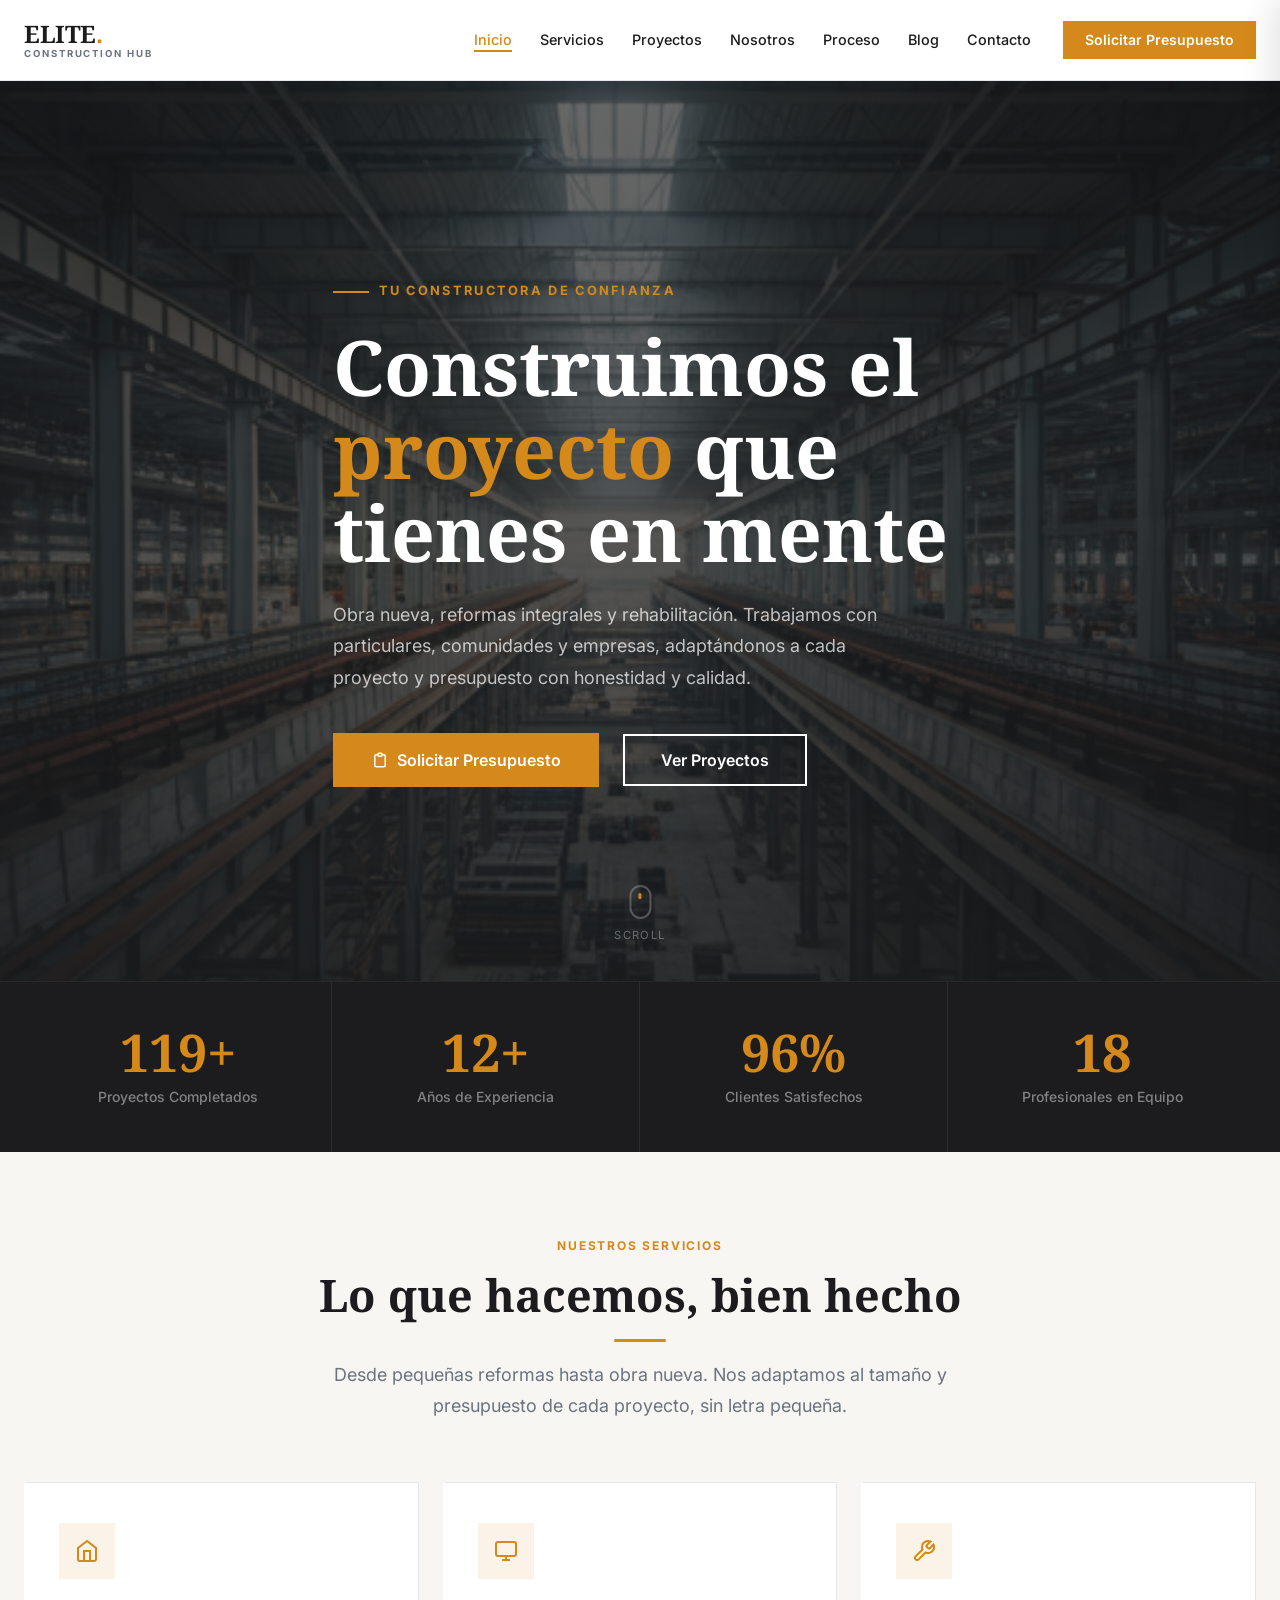
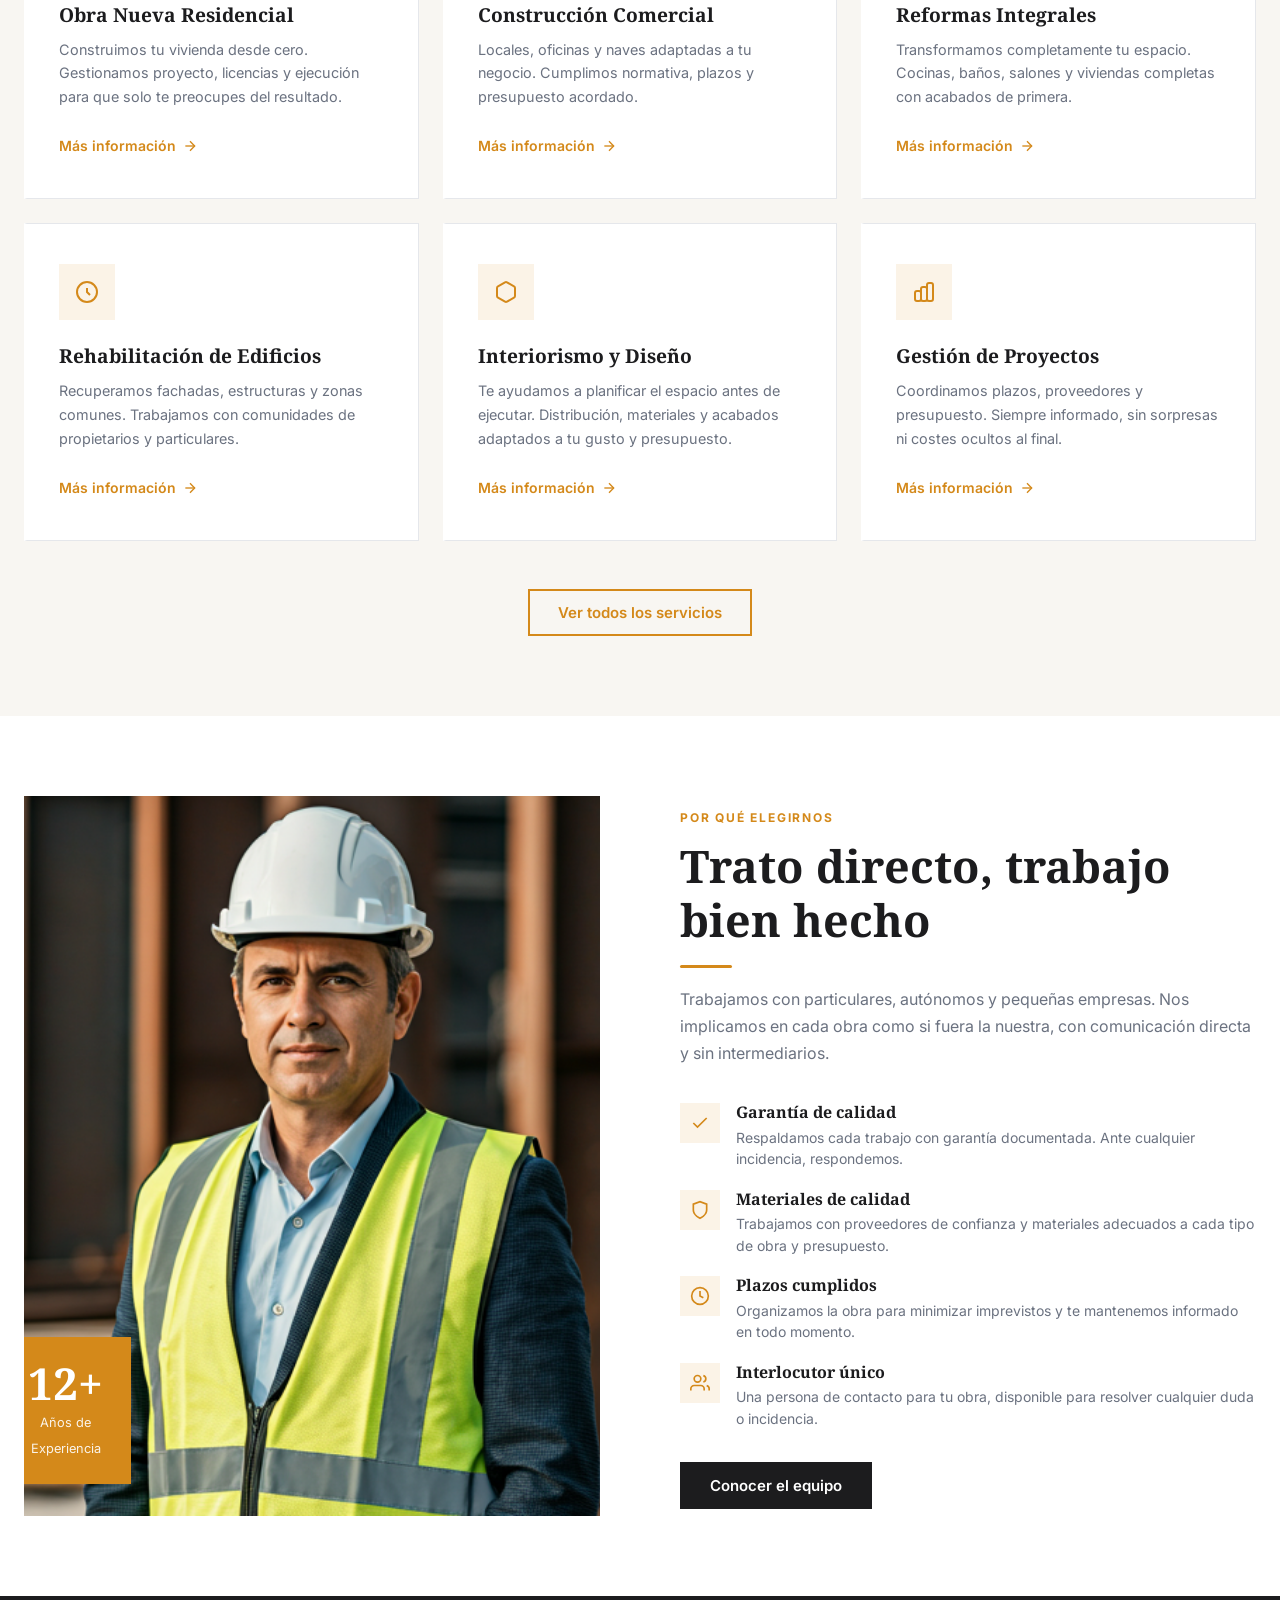
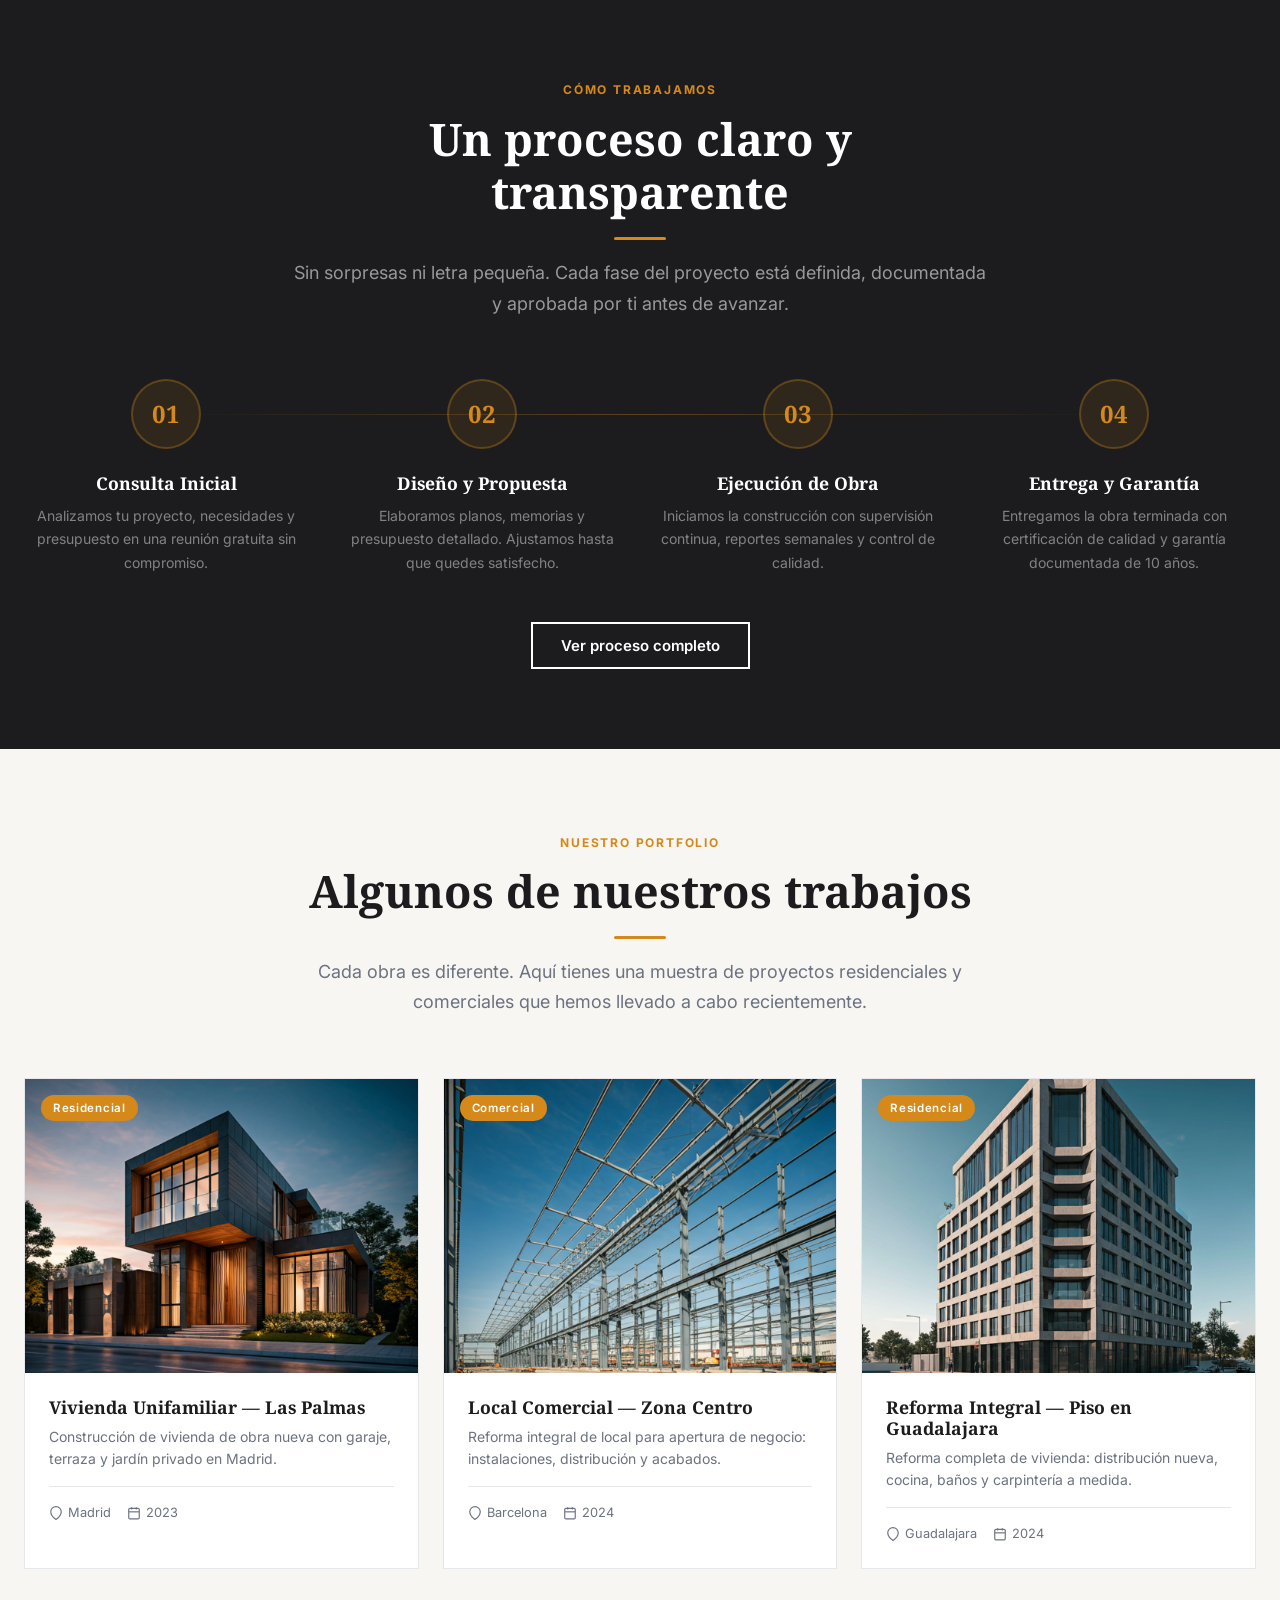
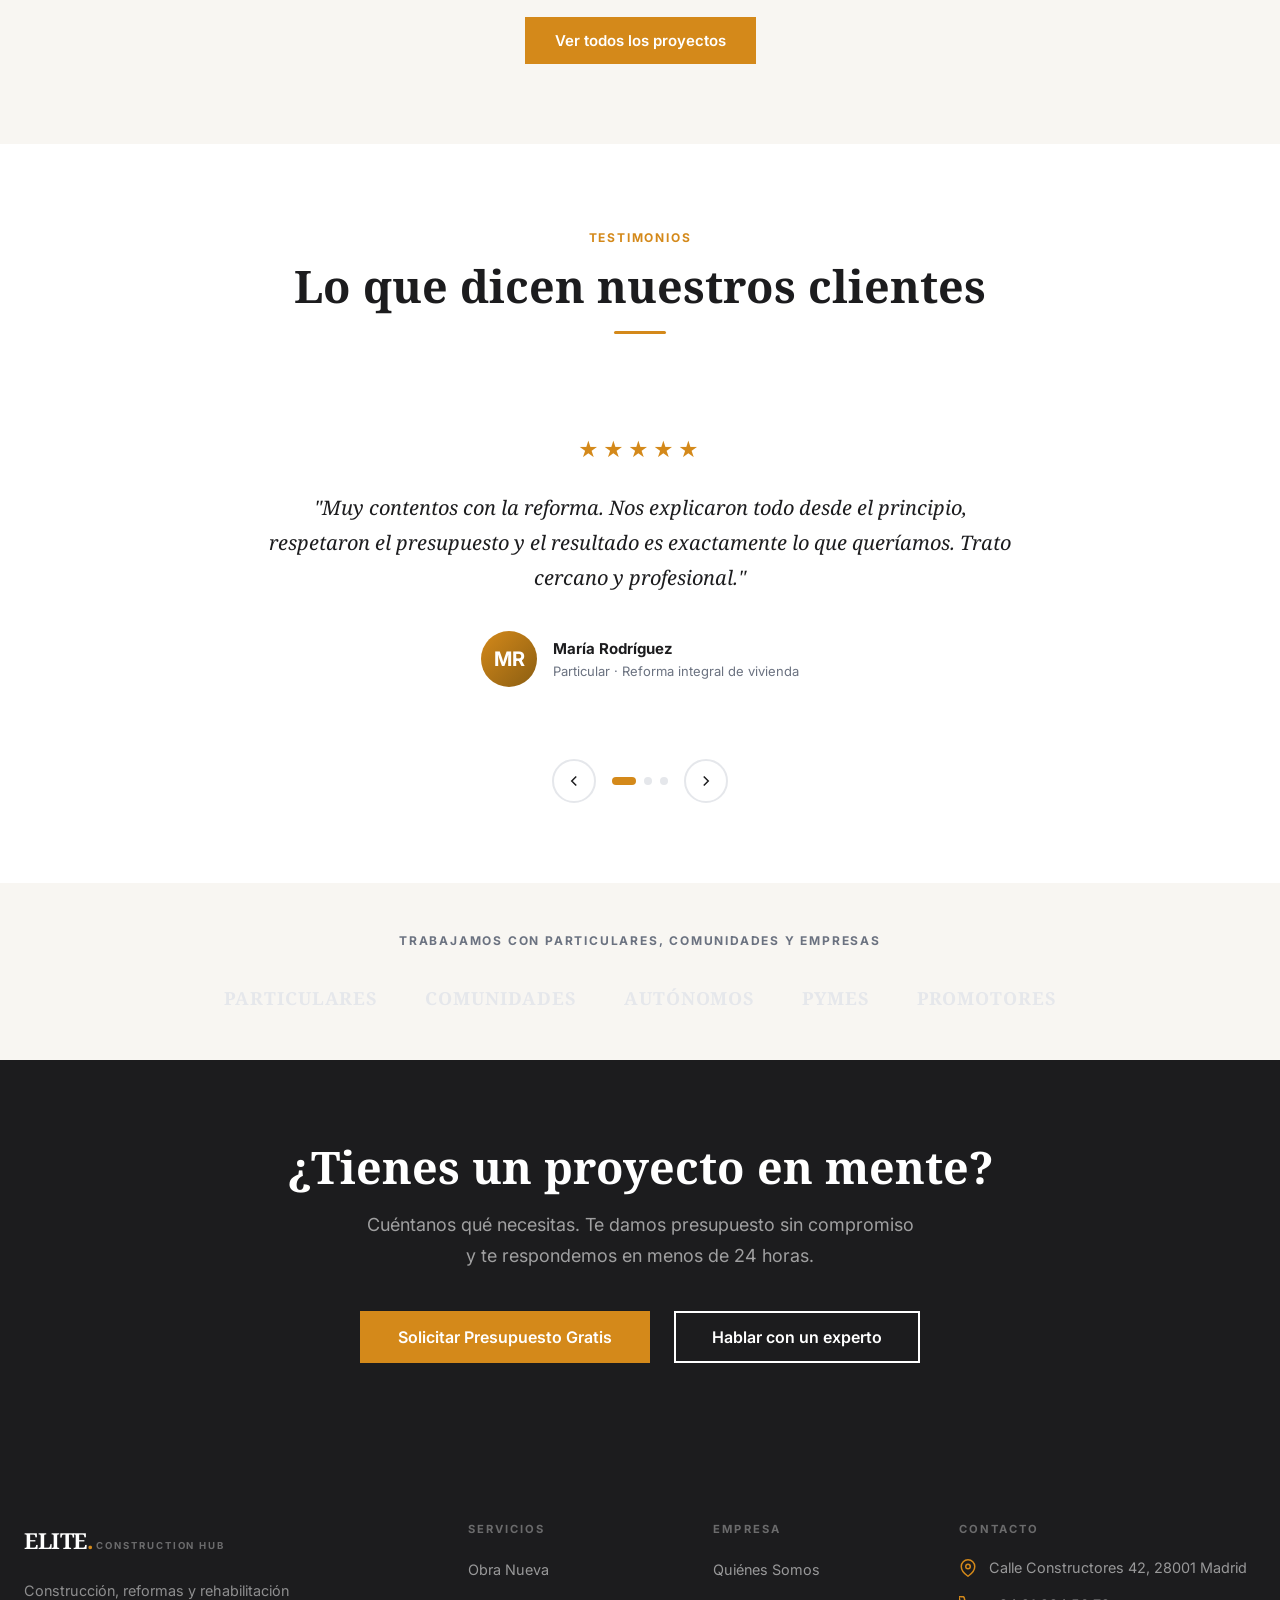
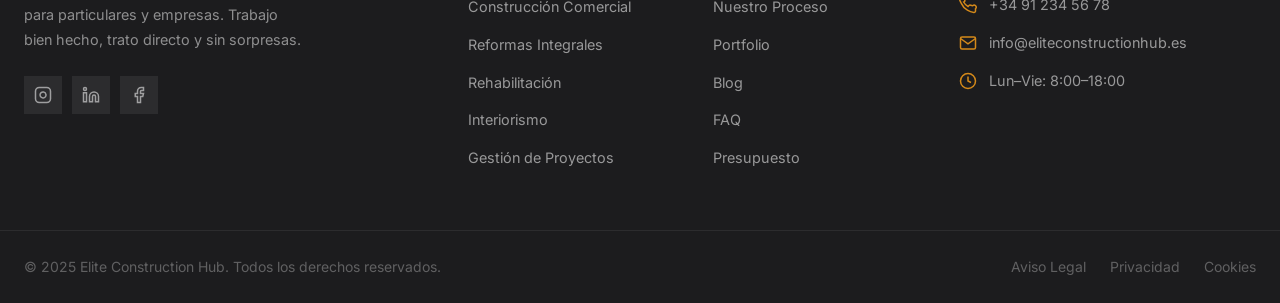
==== commit c3b40fe0: "add: mejoras" ====
--- a/index.html
+++ b/index.html
@@ -7,7 +7,7 @@
   <link href="https://fonts.googleapis.com/css2?family=Inter:wght@400;500;600&family=Noto+Serif:wght@700&display=swap" rel="stylesheet">
   <meta name="viewport" content="width=device-width, initial-scale=1.0">
   <title>Elite Construction Hub — Construcción Profesional</title>
-  <meta name="description" content="Empresa líder en construcción, reformas y rehabilitación. Más de 20 años transformando espacios con excelencia y precisión.">
+  <meta name="description" content="Empresa de construcción, reformas y rehabilitación. Proyectos residenciales y comerciales con calidad garantizada y trato cercano.">
   <meta property="og:title" content="Elite Construction Hub">
   <meta property="og:description" content="Construcción profesional con más de 20 años de experiencia.">
   <meta property="og:type" content="website">
@@ -63,12 +63,12 @@
     <section class="hero-home">
       <div class="container">
         <div class="hero-content">
-          <div class="hero-tag">Constructora de Confianza desde 2003</div>
-          <h1>Construimos el<br><em>futuro</em> que<br>mereces</h1>
+          <div class="hero-tag">Tu Constructora de Confianza</div>
+          <h1>Construimos el<br><em>proyecto</em> que<br>tienes en mente</h1>
           <p class="hero-desc">
-            Más de 20 años transformando proyectos en realidades. Obra nueva,
-            reformas integrales y rehabilitación con los más altos estándares
-            de calidad y precisión.
+            Obra nueva, reformas integrales y rehabilitación. Trabajamos con
+            particulares, comunidades y empresas, adaptándonos a cada proyecto
+            y presupuesto con honestidad y calidad.
           </p>
           <div class="hero-actions">
             <a href="presupuesto.html" class="btn btn-primary btn-lg">
@@ -90,19 +90,19 @@
       <div class="container">
         <div class="metrics-inner">
           <div class="metric-item fade-in">
-            <div class="metric-number"><span data-counter="350" data-suffix="+">350+</span></div>
+            <div class="metric-number"><span data-counter="120" data-suffix="+">120+</span></div>
             <div class="metric-label">Proyectos Completados</div>
           </div>
           <div class="metric-item fade-in fade-in-delay-1">
-            <div class="metric-number"><span data-counter="20" data-suffix="+">20+</span></div>
+            <div class="metric-number"><span data-counter="12" data-suffix="+">12+</span></div>
             <div class="metric-label">Años de Experiencia</div>
           </div>
           <div class="metric-item fade-in fade-in-delay-2">
-            <div class="metric-number"><span data-counter="98" data-suffix="%">98%</span></div>
+            <div class="metric-number"><span data-counter="97" data-suffix="%">97%</span></div>
             <div class="metric-label">Clientes Satisfechos</div>
           </div>
           <div class="metric-item fade-in fade-in-delay-3">
-            <div class="metric-number"><span data-counter="45">45</span></div>
+            <div class="metric-number"><span data-counter="18">18</span></div>
             <div class="metric-label">Profesionales en Equipo</div>
           </div>
         </div>
@@ -114,9 +114,9 @@
       <div class="container">
         <div class="section-header fade-in">
           <span class="section-tag">Nuestros Servicios</span>
-          <h2>Soluciones constructivas integrales</h2>
+          <h2>Lo que hacemos, bien hecho</h2>
           <div class="divider"></div>
-          <p>Desde la primera piedra hasta la llave en mano. Ofrecemos una gama completa de servicios para cada etapa de tu proyecto.</p>
+          <p>Desde pequeñas reformas hasta obra nueva. Nos adaptamos al tamaño y presupuesto de cada proyecto, sin letra pequeña.</p>
         </div>
         <div class="services-grid">
 
@@ -125,7 +125,7 @@
               <svg width="24" height="24" fill="none" stroke="currentColor" stroke-width="2" viewBox="0 0 24 24"><path d="M3 9l9-7 9 7v11a2 2 0 01-2 2H5a2 2 0 01-2-2z"/><polyline points="9 22 9 12 15 12 15 22"/></svg>
             </div>
             <h3>Obra Nueva Residencial</h3>
-            <p>Construimos tu vivienda desde cero con los más altos estándares de calidad, sostenibilidad y eficiencia energética.</p>
+            <p>Construimos tu vivienda desde cero. Gestionamos proyecto, licencias y ejecución para que solo te preocupes del resultado.</p>
             <a href="servicios.html" class="service-link">
               Más información
               <svg width="16" height="16" fill="none" stroke="currentColor" stroke-width="2" viewBox="0 0 24 24"><line x1="5" y1="12" x2="19" y2="12"/><polyline points="12 5 19 12 12 19"/></svg>
@@ -137,7 +137,7 @@
               <svg width="24" height="24" fill="none" stroke="currentColor" stroke-width="2" viewBox="0 0 24 24"><rect x="2" y="3" width="20" height="14" rx="2"/><path d="M8 21h8m-4-4v4"/></svg>
             </div>
             <h3>Construcción Comercial</h3>
-            <p>Oficinas, naves industriales y locales comerciales diseñados para potenciar tu negocio con máxima funcionalidad.</p>
+            <p>Locales, oficinas y naves adaptadas a tu negocio. Cumplimos normativa, plazos y presupuesto acordado.</p>
             <a href="servicios.html" class="service-link">
               Más información
               <svg width="16" height="16" fill="none" stroke="currentColor" stroke-width="2" viewBox="0 0 24 24"><line x1="5" y1="12" x2="19" y2="12"/><polyline points="12 5 19 12 12 19"/></svg>
@@ -161,7 +161,7 @@
               <svg width="24" height="24" fill="none" stroke="currentColor" stroke-width="2" viewBox="0 0 24 24"><circle cx="12" cy="12" r="10"/><path d="M12 8v4l3 3"/></svg>
             </div>
             <h3>Rehabilitación de Edificios</h3>
-            <p>Restauramos y modernizamos edificios históricos y en mal estado, preservando su esencia con técnicas actuales.</p>
+            <p>Recuperamos fachadas, estructuras y zonas comunes. Trabajamos con comunidades de propietarios y particulares.</p>
             <a href="servicios.html" class="service-link">
               Más información
               <svg width="16" height="16" fill="none" stroke="currentColor" stroke-width="2" viewBox="0 0 24 24"><line x1="5" y1="12" x2="19" y2="12"/><polyline points="12 5 19 12 12 19"/></svg>
@@ -173,7 +173,7 @@
               <svg width="24" height="24" fill="none" stroke="currentColor" stroke-width="2" viewBox="0 0 24 24"><path d="M21 16V8a2 2 0 00-1-1.73l-7-4a2 2 0 00-2 0l-7 4A2 2 0 003 8v8a2 2 0 001 1.73l7 4a2 2 0 002 0l7-4A2 2 0 0021 16z"/></svg>
             </div>
             <h3>Interiorismo y Diseño</h3>
-            <p>Nuestros diseñadores crean espacios únicos que combinan estética, funcionalidad y tu estilo de vida personal.</p>
+            <p>Te ayudamos a planificar el espacio antes de ejecutar. Distribución, materiales y acabados adaptados a tu gusto y presupuesto.</p>
             <a href="servicios.html" class="service-link">
               Más información
               <svg width="16" height="16" fill="none" stroke="currentColor" stroke-width="2" viewBox="0 0 24 24"><line x1="5" y1="12" x2="19" y2="12"/><polyline points="12 5 19 12 12 19"/></svg>
@@ -185,7 +185,7 @@
               <svg width="24" height="24" fill="none" stroke="currentColor" stroke-width="2" viewBox="0 0 24 24"><path d="M9 19v-6a2 2 0 00-2-2H5a2 2 0 00-2 2v6a2 2 0 002 2h2a2 2 0 002-2zm0 0V9a2 2 0 012-2h2a2 2 0 012 2v10m-6 0a2 2 0 002 2h2a2 2 0 002-2m0 0V5a2 2 0 012-2h2a2 2 0 012 2v14a2 2 0 01-2 2h-2a2 2 0 01-2-2z"/></svg>
             </div>
             <h3>Gestión de Proyectos</h3>
-            <p>Coordinamos cada detalle de tu obra: plazos, presupuestos, proveedores y calidad. Tú solo ves el resultado final.</p>
+            <p>Coordinamos plazos, proveedores y presupuesto. Siempre informado, sin sorpresas ni costes ocultos al final.</p>
             <a href="servicios.html" class="service-link">
               Más información
               <svg width="16" height="16" fill="none" stroke="currentColor" stroke-width="2" viewBox="0 0 24 24"><line x1="5" y1="12" x2="19" y2="12"/><polyline points="12 5 19 12 12 19"/></svg>
@@ -206,23 +206,23 @@
           <div class="why-image fade-in">
             <img src="images/original/ingeniero-jefe.jpg" alt="Equipo Elite Construction Hub en obra" onerror="this.style.display='none'">
             <div class="why-badge">
-              <strong>20+</strong>
-              <span>Años de<br>Excelencia</span>
+              <strong>12+</strong>
+              <span>Años de<br>Experiencia</span>
             </div>
           </div>
           <div class="why-content fade-in fade-in-delay-1">
             <span class="section-tag">Por qué elegirnos</span>
-            <h2>La diferencia está en los detalles</h2>
+            <h2>Trato directo, trabajo bien hecho</h2>
             <div class="divider divider-left"></div>
-            <p>No somos simplemente constructores. Somos socios estratégicos que acompañamos cada proyecto desde el primer boceto hasta el último acabado, garantizando resultados que superan expectativas.</p>
+            <p>Trabajamos con particulares, autónomos y pequeñas empresas. Nos implicamos en cada obra como si fuera la nuestra, con comunicación directa y sin intermediarios.</p>
             <div class="why-list">
               <div class="why-item">
                 <div class="why-item-icon">
                   <svg width="20" height="20" fill="none" stroke="currentColor" stroke-width="2" viewBox="0 0 24 24"><polyline points="20 6 9 17 4 12"/></svg>
                 </div>
                 <div>
-                  <h4>Garantía de 10 años</h4>
-                  <p>Respaldamos cada obra con garantía estructural de una década. Tu inversión protegida.</p>
+                  <h4>Garantía de calidad</h4>
+                  <p>Respaldamos cada trabajo con garantía documentada. Ante cualquier incidencia, respondemos.</p>
                 </div>
               </div>
               <div class="why-item">
@@ -230,8 +230,8 @@
                   <svg width="20" height="20" fill="none" stroke="currentColor" stroke-width="2" viewBox="0 0 24 24"><path d="M12 22s8-4 8-10V5l-8-3-8 3v7c0 6 8 10 8 10z"/></svg>
                 </div>
                 <div>
-                  <h4>Materiales certificados</h4>
-                  <p>Solo trabajamos con proveedores homologados y materiales de primera calidad, con certificaciones europeas.</p>
+                  <h4>Materiales de calidad</h4>
+                  <p>Trabajamos con proveedores de confianza y materiales adecuados a cada tipo de obra y presupuesto.</p>
                 </div>
               </div>
               <div class="why-item">
@@ -239,8 +239,8 @@
                   <svg width="20" height="20" fill="none" stroke="currentColor" stroke-width="2" viewBox="0 0 24 24"><circle cx="12" cy="12" r="10"/><polyline points="12 6 12 12 16 14"/></svg>
                 </div>
                 <div>
-                  <h4>Plazos garantizados</h4>
-                  <p>Cumplimos con los tiempos acordados. Si hay retraso por nuestra parte, te compensamos.</p>
+                  <h4>Plazos cumplidos</h4>
+                  <p>Organizamos la obra para minimizar imprevistos y te mantenemos informado en todo momento.</p>
                 </div>
               </div>
               <div class="why-item">
@@ -248,8 +248,8 @@
                   <svg width="20" height="20" fill="none" stroke="currentColor" stroke-width="2" viewBox="0 0 24 24"><path d="M17 21v-2a4 4 0 00-4-4H5a4 4 0 00-4 4v2"/><circle cx="9" cy="7" r="4"/><path d="M23 21v-2a4 4 0 00-3-3.87M16 3.13a4 4 0 010 7.75"/></svg>
                 </div>
                 <div>
-                  <h4>Equipo experto dedicado</h4>
-                  <p>Un project manager asignado a tu obra disponible para cualquier consulta o incidencia.</p>
+                  <h4>Interlocutor único</h4>
+                  <p>Una persona de contacto para tu obra, disponible para resolver cualquier duda o incidencia.</p>
                 </div>
               </div>
             </div>
@@ -303,9 +303,9 @@
       <div class="container">
         <div class="section-header fade-in">
           <span class="section-tag">Nuestro Portfolio</span>
-          <h2>Proyectos que hablan por sí solos</h2>
+          <h2>Algunos de nuestros trabajos</h2>
           <div class="divider"></div>
-          <p>Cada proyecto es una historia de confianza, precisión y excelencia. Explorá algunos de nuestros trabajos más destacados.</p>
+          <p>Cada obra es diferente. Aquí tienes una muestra de proyectos residenciales y comerciales que hemos llevado a cabo recientemente.</p>
         </div>
         <div class="projects-grid">
 
@@ -318,8 +318,8 @@
               </div>
             </div>
             <div class="project-info">
-              <h3>Residencial Las Palmas</h3>
-              <p>Complejo de 24 viviendas con zonas comunes, piscina y jardines en Madrid.</p>
+              <h3>Vivienda Unifamiliar — Las Palmas</h3>
+              <p>Construcción de vivienda de obra nueva con garaje, terraza y jardín privado en Madrid.</p>
               <div class="project-meta">
                 <span>
                   <svg width="14" height="14" fill="none" stroke="currentColor" stroke-width="2" viewBox="0 0 24 24"><path d="M21 10c0 7-9 13-9 13s-9-6-9-13a9 9 0 0118 0z"/></svg>
@@ -342,8 +342,8 @@
               </div>
             </div>
             <div class="project-info">
-              <h3>Torre Azul — Oficinas</h3>
-              <p>Planta completa de 2.400 m² para hub tecnológico en edificio de nueva construcción.</p>
+              <h3>Local Comercial — Zona Centro</h3>
+              <p>Reforma integral de local para apertura de negocio: instalaciones, distribución y acabados.</p>
               <div class="project-meta">
                 <span>
                   <svg width="14" height="14" fill="none" stroke="currentColor" stroke-width="2" viewBox="0 0 24 24"><path d="M21 10c0 7-9 13-9 13s-9-6-9-13a9 9 0 0118 0z"/></svg>
@@ -366,8 +366,8 @@
               </div>
             </div>
             <div class="project-info">
-              <h3>Villa Sierra — Casa Unifamiliar</h3>
-              <p>Vivienda de lujo de 480 m² con piscina, spa y vistas panorámicas a la sierra.</p>
+              <h3>Reforma Integral — Piso en Guadalajara</h3>
+              <p>Reforma completa de vivienda: distribución nueva, cocina, baños y carpintería a medida.</p>
               <div class="project-meta">
                 <span>
                   <svg width="14" height="14" fill="none" stroke="currentColor" stroke-width="2" viewBox="0 0 24 24"><path d="M21 10c0 7-9 13-9 13s-9-6-9-13a9 9 0 0118 0z"/></svg>
@@ -400,23 +400,23 @@
           <div class="testimonials-track">
             <div class="testimonial-card active">
               <div class="testimonial-stars">★★★★★</div>
-              <p class="testimonial-text">"Elite Construction superó todas nuestras expectativas. Entregaron nuestra villa 2 semanas antes del plazo y con un nivel de acabado impresionante. Absolutamente recomendados."</p>
+              <p class="testimonial-text">"Muy contentos con la reforma. Nos explicaron todo desde el principio, respetaron el presupuesto y el resultado es exactamente lo que queríamos. Trato cercano y profesional."</p>
               <div class="testimonial-author">
                 <div class="author-avatar">MR</div>
                 <div class="author-info">
                   <div class="author-name">María Rodríguez</div>
-                  <div class="author-role">Propietaria · Villa Sierra</div>
+                  <div class="author-role">Particular · Reforma integral de vivienda</div>
                 </div>
               </div>
             </div>
             <div class="testimonial-card">
               <div class="testimonial-stars">★★★★★</div>
-              <p class="testimonial-text">"Llevamos 3 proyectos con ellos y siempre el mismo resultado: profesionalidad total, comunicación transparente y calidad de obra excepcional. Son nuestros constructores de referencia."</p>
+              <p class="testimonial-text">"Llevamos dos obras con ellos y repetiremos. Siempre puntual, comunicación directa y sin sorpresas en la factura final. Es lo que necesitábamos para nuestro local."</p>
               <div class="testimonial-author">
                 <div class="author-avatar">JL</div>
                 <div class="author-info">
                   <div class="author-name">Javier López</div>
-                  <div class="author-role">Director de Operaciones · TechHub Madrid</div>
+                  <div class="author-role">Propietario · Reforma de local comercial</div>
                 </div>
               </div>
             </div>
@@ -452,13 +452,13 @@
     <!-- ===== CLIENTS ===== -->
     <div class="clients-section">
       <div class="container">
-        <p class="clients-label">Empresas que confían en nosotros</p>
+        <p class="clients-label">Trabajamos con particulares, comunidades y empresas</p>
         <div class="clients-logos">
-          <span class="client-logo">BANCOSUR</span>
-          <span class="client-logo">INMOGRUP</span>
-          <span class="client-logo">TECHPARK</span>
-          <span class="client-logo">CONSTRUMAT</span>
-          <span class="client-logo">VIVIENDAS+</span>
+          <span class="client-logo">PARTICULARES</span>
+          <span class="client-logo">COMUNIDADES</span>
+          <span class="client-logo">AUTÓNOMOS</span>
+          <span class="client-logo">PYMES</span>
+          <span class="client-logo">PROMOTORES</span>
         </div>
       </div>
     </div>
@@ -466,8 +466,8 @@
     <!-- ===== CTA ===== -->
     <section class="section cta-section">
       <div class="container">
-        <h2 class="fade-in">¿Listo para comenzar tu proyecto?</h2>
-        <p class="fade-in">Solicita una consulta gratuita y sin compromiso. Nuestro equipo te responde en menos de 24 horas.</p>
+        <h2 class="fade-in">¿Tienes un proyecto en mente?</h2>
+        <p class="fade-in">Cuéntanos qué necesitas. Te damos presupuesto sin compromiso y te respondemos en menos de 24 horas.</p>
         <div class="btn-group fade-in">
           <a href="presupuesto.html" class="btn btn-primary btn-lg">Solicitar Presupuesto Gratis</a>
           <a href="contacto.html" class="btn btn-outline-white btn-lg">Hablar con un experto</a>
@@ -487,7 +487,7 @@
               <span class="logo-main">ELITE<span>.</span></span>
               <span class="logo-sub">Construction Hub</span>
             </a>
-            <p>Más de 20 años construyendo con excelencia, precisión y honestidad. Tu proyecto, nuestra responsabilidad.</p>
+            <p>Construcción, reformas y rehabilitación para particulares y empresas. Trabajo bien hecho, trato directo y sin sorpresas.</p>
             <div class="footer-social">
               <a href="#" class="social-link" aria-label="Instagram">
                 <svg width="18" height="18" fill="none" stroke="currentColor" stroke-width="2" viewBox="0 0 24 24"><rect x="2" y="2" width="20" height="20" rx="5" ry="5"/><path d="M16 11.37A4 4 0 1112.63 8 4 4 0 0116 11.37z"/><line x1="17.5" y1="6.5" x2="17.51" y2="6.5"/></svg>
--- a/css/header-footer.css
+++ b/css/header-footer.css
@@ -117,36 +117,99 @@
 .hamburger.open span:nth-child(2) { opacity: 0; }
 .hamburger.open span:nth-child(3) { transform: rotate(-45deg) translate(5px, -5px); }
 
-/* Mobile Nav */
+/* Mobile overlay */
+.mobile-overlay {
+  position: fixed;
+  inset: 0;
+  background: rgba(0,0,0,0.45);
+  z-index: 1000;
+  opacity: 0;
+  pointer-events: none;
+  transition: opacity 0.35s ease;
+}
+.mobile-overlay.open {
+  opacity: 1;
+  pointer-events: auto;
+}
+
+/* Mobile Nav — panel deslizante */
 .mobile-nav {
-  display: none;
+  display: flex;
+  flex-direction: column;
   position: fixed;
-  top: 80px;
-  left: 0;
+  top: 0;
   right: 0;
   bottom: 0;
+  width: 82%;
+  max-width: 340px;
   background: var(--color-white);
-  z-index: 999;
-  padding: 24px var(--container-pad);
-  flex-direction: column;
+  z-index: 1001;
+  transform: translateX(100%);
+  transition: transform 0.35s cubic-bezier(0.4, 0, 0.2, 1);
+  box-shadow: -6px 0 32px rgba(0,0,0,0.12);
   overflow-y: auto;
 }
 
-.mobile-nav.open { display: flex; }
-
-.mobile-nav a {
+.mobile-nav.open { transform: translateX(0); }
+
+/* Cabecera del panel */
+.mobile-nav-header {
+  display: flex;
+  align-items: center;
+  justify-content: space-between;
+  padding: 0 24px;
+  height: 72px;
+  border-bottom: 1px solid var(--color-gray-lt);
+  flex-shrink: 0;
+}
+
+.mobile-nav-close {
+  display: flex;
+  align-items: center;
+  justify-content: center;
+  width: 40px;
+  height: 40px;
+  border-radius: 50%;
+  border: 1px solid var(--color-gray-lt);
+  background: none;
+  cursor: pointer;
+  color: var(--color-dark);
+  transition: var(--transition);
+}
+.mobile-nav-close:hover {
+  background: var(--color-dark);
+  color: var(--color-white);
+  border-color: var(--color-dark);
+}
+
+/* Links dentro del panel */
+.mobile-nav-links {
+  display: flex;
+  flex-direction: column;
+  padding: 12px 0;
+  flex: 1;
+}
+
+.mobile-nav-links a {
   display: block;
-  padding: 16px 0;
-  font-size: 1.125rem;
+  padding: 15px 24px;
+  font-size: 1rem;
   font-weight: 500;
   color: var(--color-dark);
   border-bottom: 1px solid var(--color-gray-lt);
-}
-
-.mobile-nav a:hover { color: var(--color-accent); }
-
-.mobile-nav .btn {
-  margin-top: 24px;
+  transition: var(--transition);
+}
+
+.mobile-nav-links a:hover,
+.mobile-nav-links a.active { color: var(--color-accent); background: rgba(0,0,0,0.02); }
+
+.mobile-nav-footer {
+  padding: 24px;
+  border-top: 1px solid var(--color-gray-lt);
+  flex-shrink: 0;
+}
+
+.mobile-nav-footer .btn {
   justify-content: center;
   width: 100%;
 }
--- a/css/home.css
+++ b/css/home.css
@@ -66,7 +66,7 @@
 .hero-actions {
   display: flex;
   align-items: center;
-  gap: 16px;
+  gap: 24px;
   flex-wrap: wrap;
 }
 
@@ -605,7 +605,7 @@
   display: flex;
   align-items: center;
   justify-content: center;
-  gap: 16px;
+  gap: 24px;
   flex-wrap: wrap;
 }
 
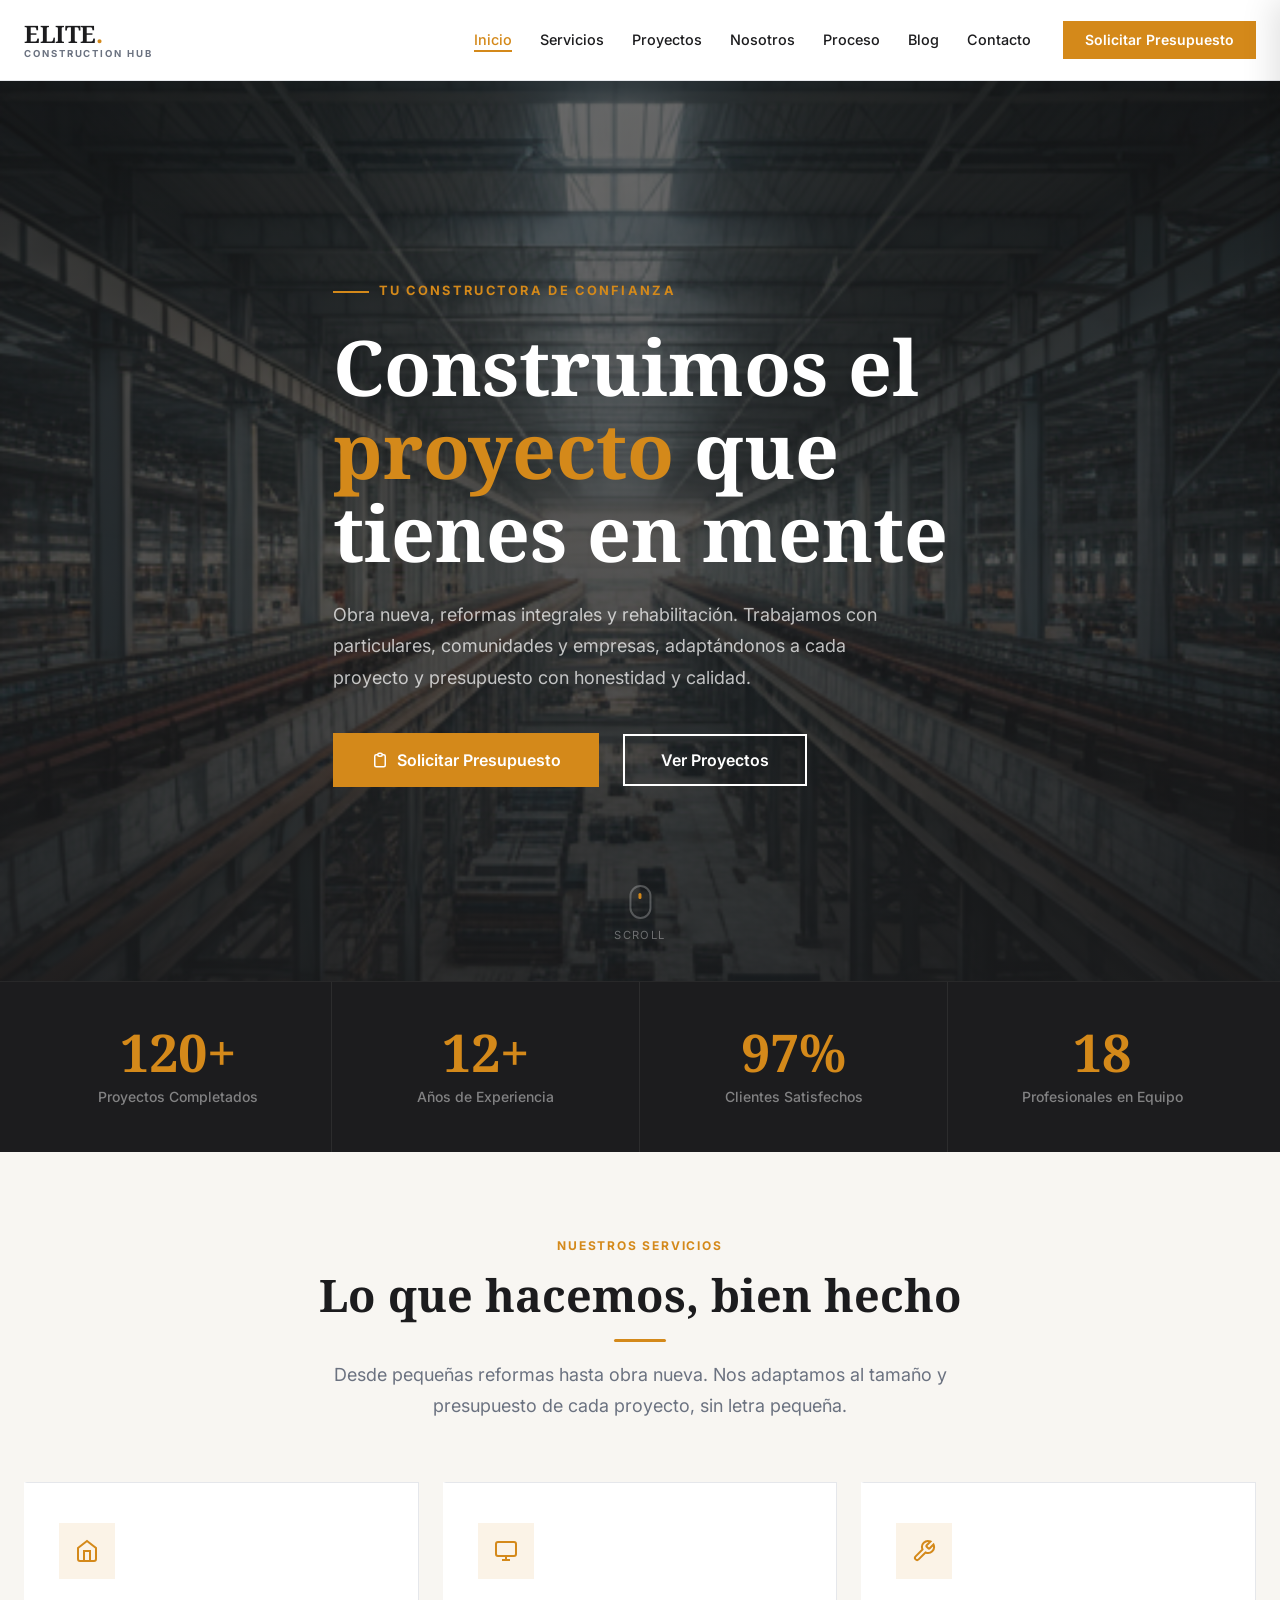
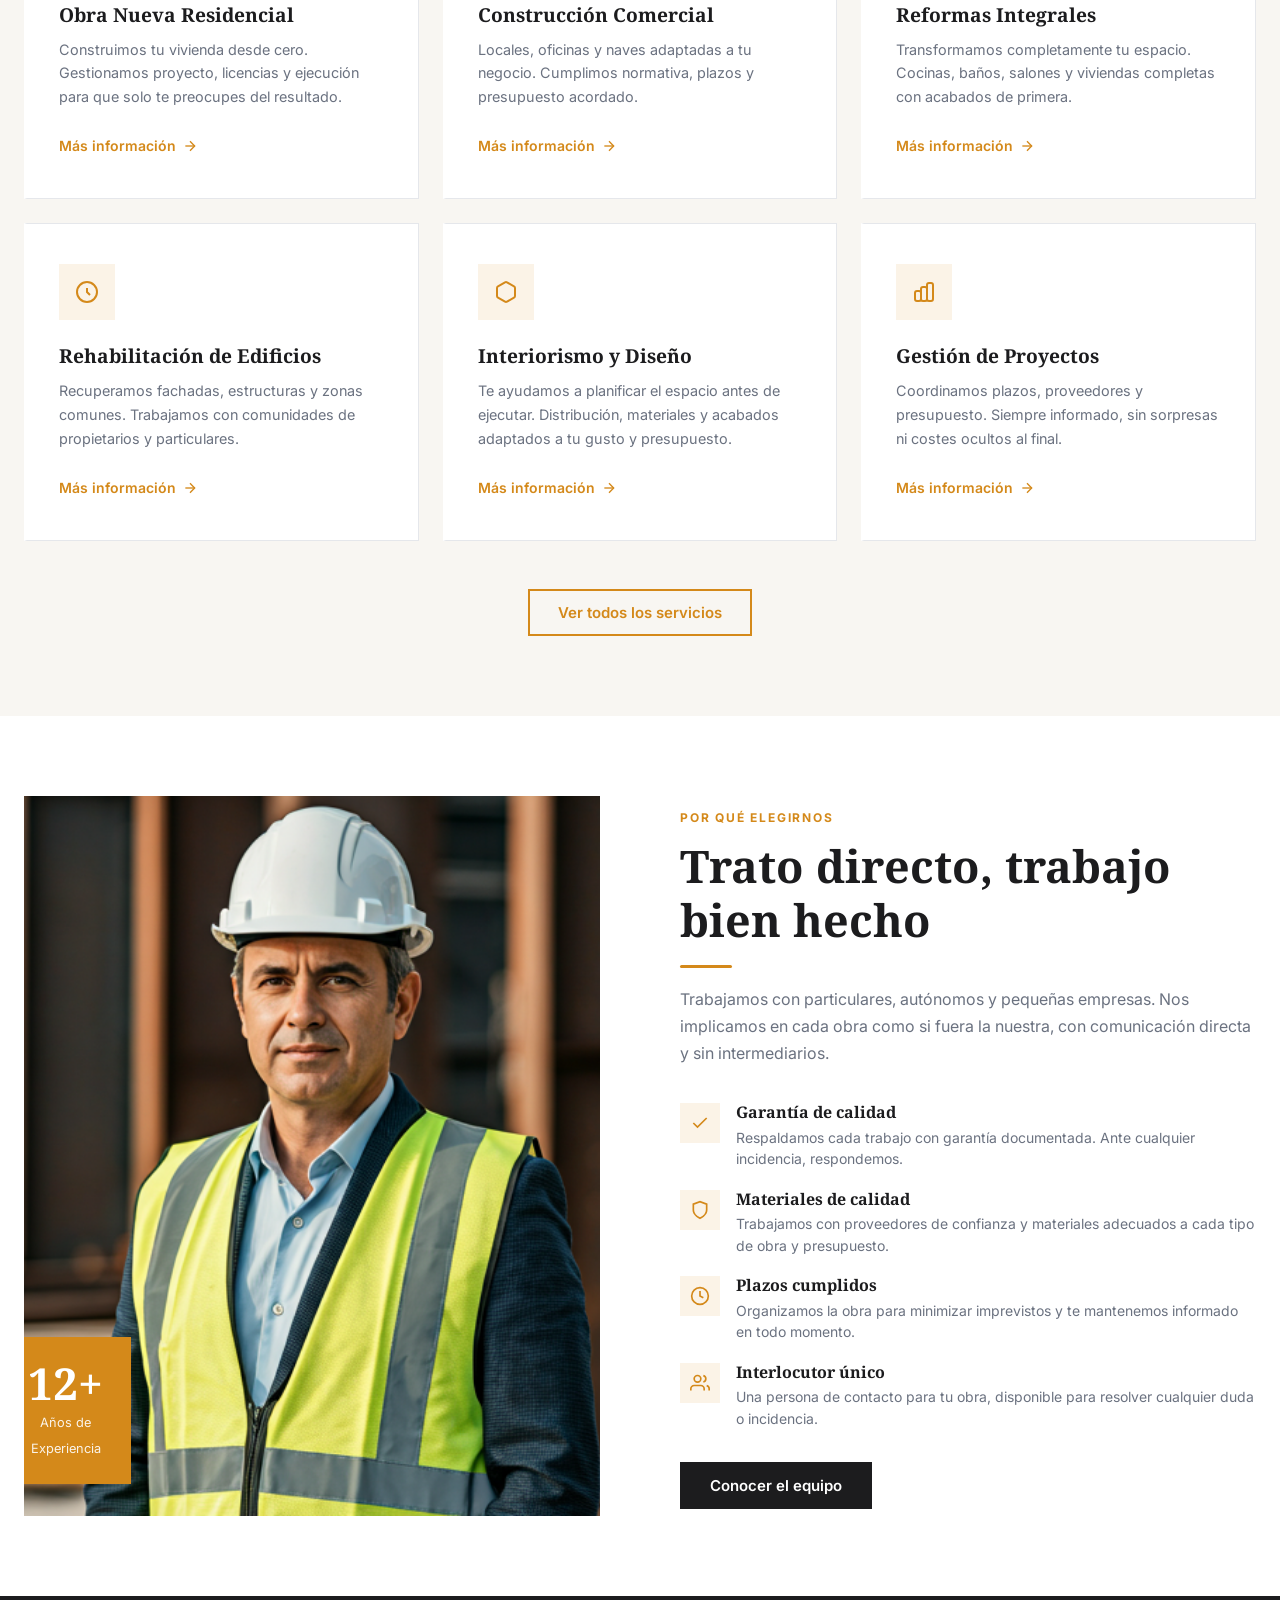
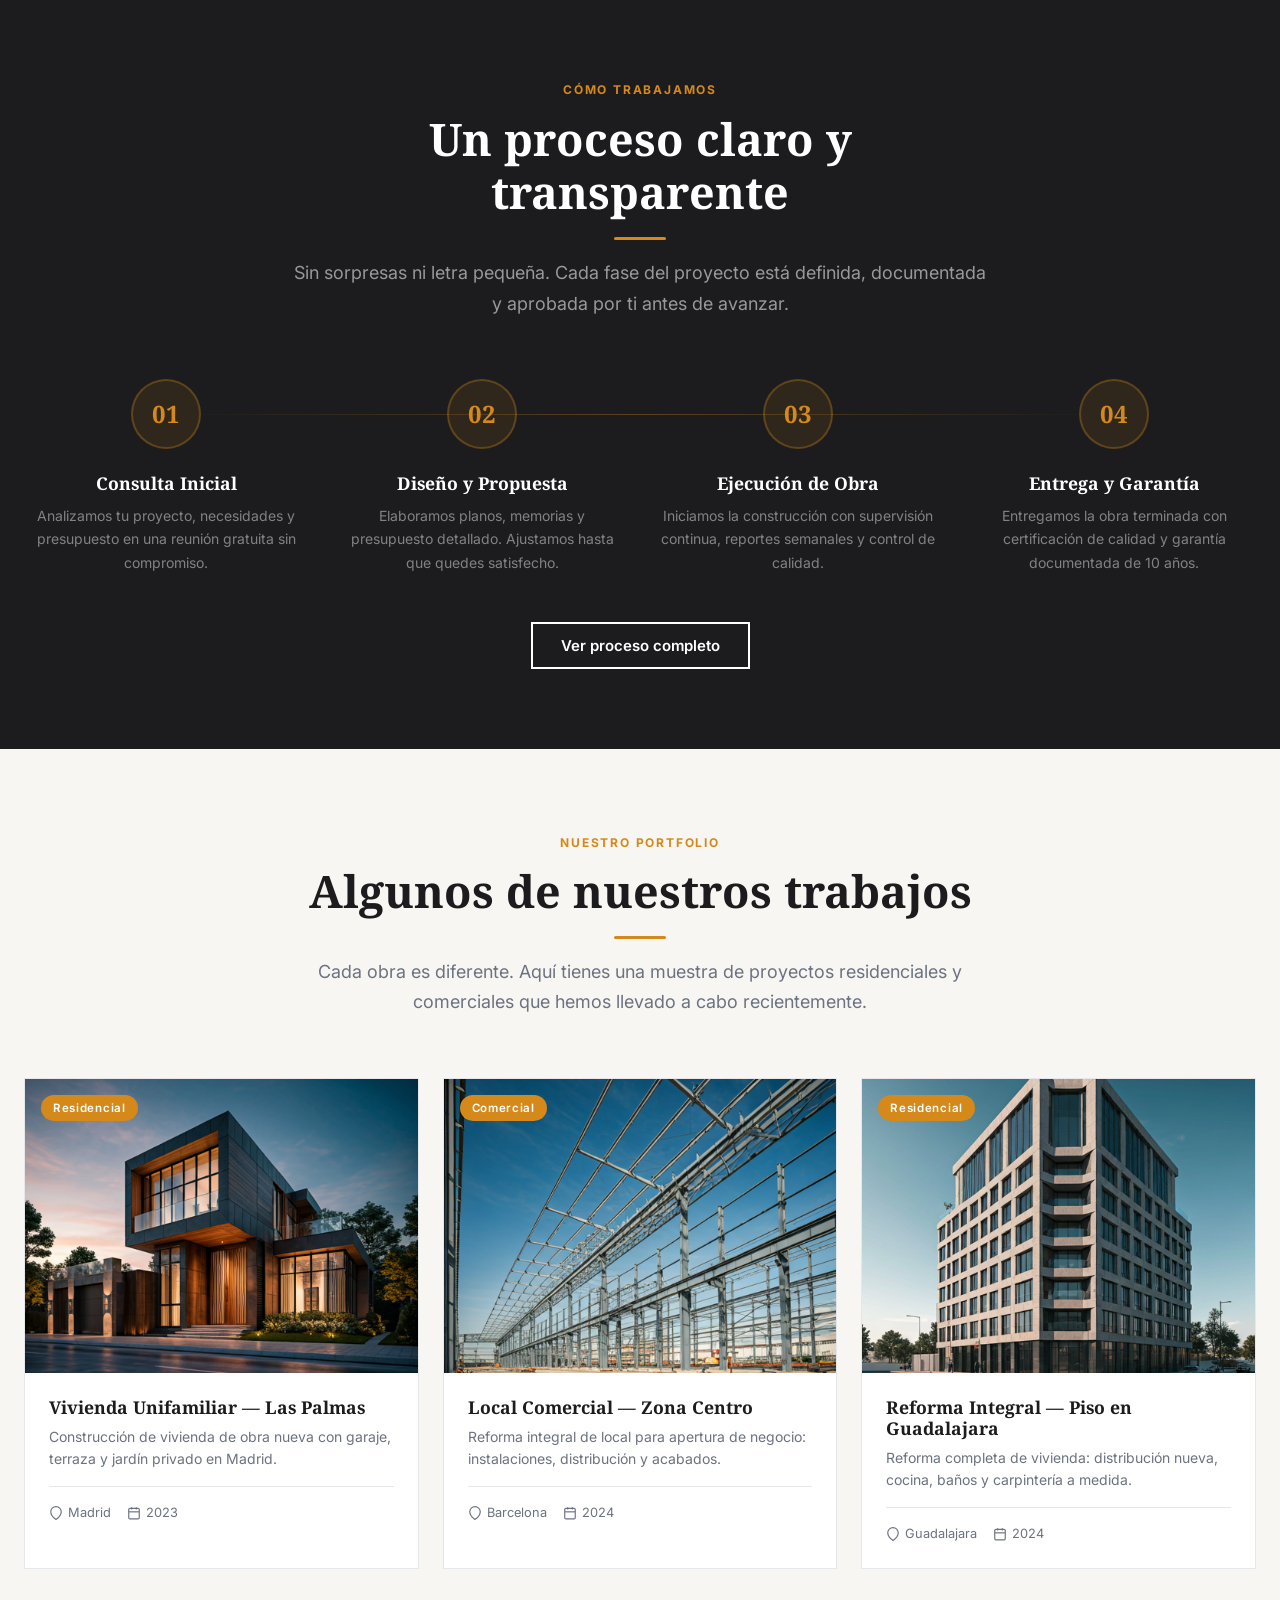
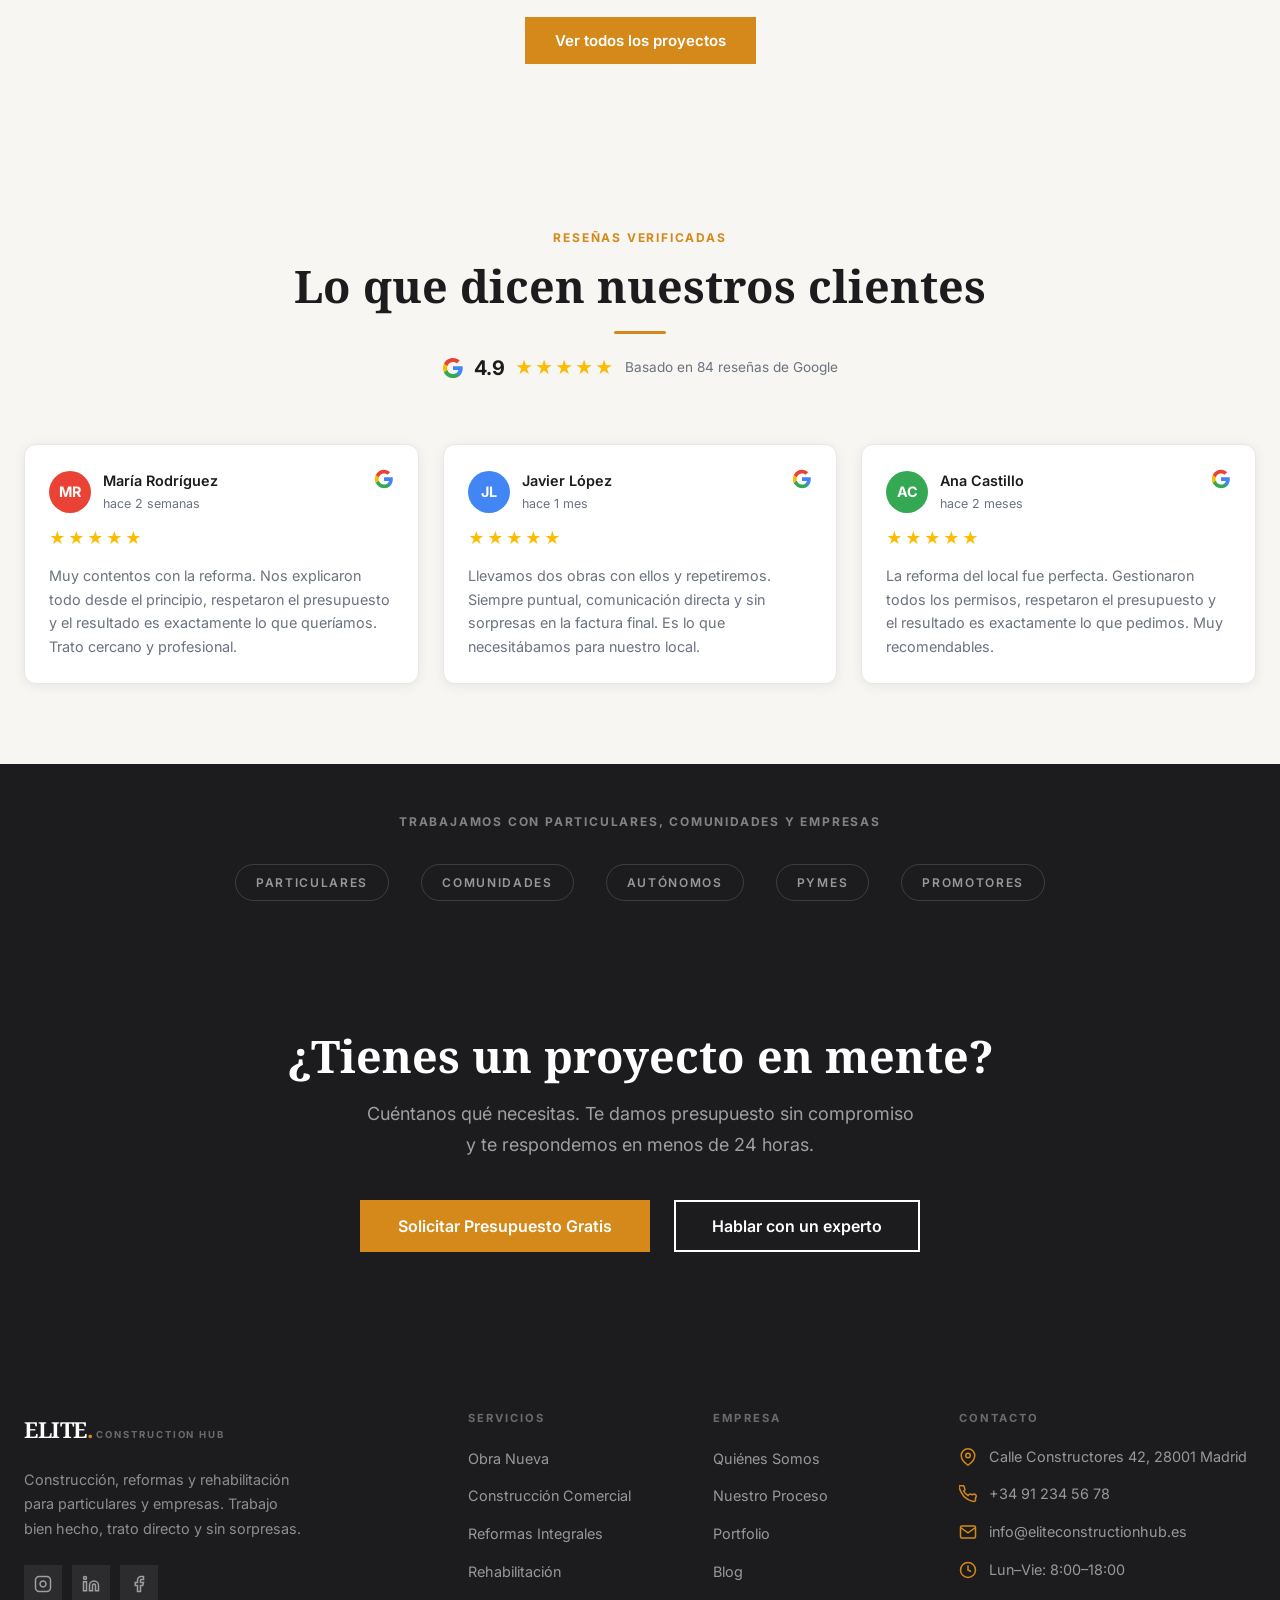
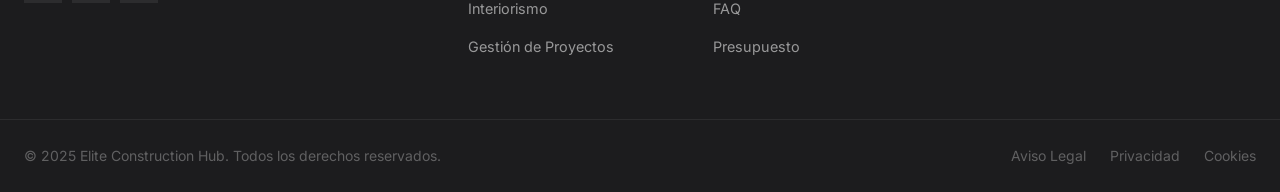
==== commit 4f295db9: "reseñas tipo google" ====
--- a/index.html
+++ b/index.html
@@ -392,59 +392,63 @@
     <section class="section testimonials-section">
       <div class="container">
         <div class="section-header fade-in">
-          <span class="section-tag">Testimonios</span>
+          <span class="section-tag">Reseñas verificadas</span>
           <h2>Lo que dicen nuestros clientes</h2>
           <div class="divider"></div>
-        </div>
-        <div class="testimonials-carousel fade-in">
-          <div class="testimonials-track">
-            <div class="testimonial-card active">
-              <div class="testimonial-stars">★★★★★</div>
-              <p class="testimonial-text">"Muy contentos con la reforma. Nos explicaron todo desde el principio, respetaron el presupuesto y el resultado es exactamente lo que queríamos. Trato cercano y profesional."</p>
-              <div class="testimonial-author">
-                <div class="author-avatar">MR</div>
-                <div class="author-info">
-                  <div class="author-name">María Rodríguez</div>
-                  <div class="author-role">Particular · Reforma integral de vivienda</div>
-                </div>
-              </div>
-            </div>
-            <div class="testimonial-card">
-              <div class="testimonial-stars">★★★★★</div>
-              <p class="testimonial-text">"Llevamos dos obras con ellos y repetiremos. Siempre puntual, comunicación directa y sin sorpresas en la factura final. Es lo que necesitábamos para nuestro local."</p>
-              <div class="testimonial-author">
-                <div class="author-avatar">JL</div>
-                <div class="author-info">
-                  <div class="author-name">Javier López</div>
-                  <div class="author-role">Propietario · Reforma de local comercial</div>
-                </div>
-              </div>
-            </div>
-            <div class="testimonial-card">
-              <div class="testimonial-stars">★★★★★</div>
-              <p class="testimonial-text">"La reforma de nuestro local fue perfecta. Gestionaron todos los permisos, respetaron el presupuesto y el resultado es exactamente lo que pedimos. Un equipo de 10."</p>
-              <div class="testimonial-author">
-                <div class="author-avatar">AC</div>
-                <div class="author-info">
-                  <div class="author-name">Ana Castillo</div>
-                  <div class="author-role">Empresaria · Cafetería El Rincón</div>
-                </div>
-              </div>
-            </div>
-          </div>
-          <div class="carousel-controls">
-            <button class="carousel-btn carousel-prev" aria-label="Anterior">
-              <svg width="18" height="18" fill="none" stroke="currentColor" stroke-width="2" viewBox="0 0 24 24"><polyline points="15 18 9 12 15 6"/></svg>
-            </button>
-            <div class="carousel-dots">
-              <button class="carousel-dot active"></button>
-              <button class="carousel-dot"></button>
-              <button class="carousel-dot"></button>
-            </div>
-            <button class="carousel-btn carousel-next" aria-label="Siguiente">
-              <svg width="18" height="18" fill="none" stroke="currentColor" stroke-width="2" viewBox="0 0 24 24"><polyline points="9 18 15 12 9 6"/></svg>
-            </button>
-          </div>
+          <div class="google-rating-summary">
+            <svg width="22" height="22" viewBox="0 0 24 24" fill="none" xmlns="http://www.w3.org/2000/svg" aria-label="Google"><path d="M22.56 12.25c0-.78-.07-1.53-.2-2.25H12v4.26h5.92c-.26 1.37-1.04 2.53-2.21 3.31v2.77h3.57c2.08-1.92 3.28-4.74 3.28-8.09z" fill="#4285F4"/><path d="M12 23c2.97 0 5.46-.98 7.28-2.66l-3.57-2.77c-.98.66-2.23 1.06-3.71 1.06-2.86 0-5.29-1.93-6.16-4.53H2.18v2.84C3.99 20.53 7.7 23 12 23z" fill="#34A853"/><path d="M5.84 14.09c-.22-.66-.35-1.36-.35-2.09s.13-1.43.35-2.09V7.07H2.18C1.43 8.55 1 10.22 1 12s.43 3.45 1.18 4.93l3.66-2.84z" fill="#FBBC05"/><path d="M12 5.38c1.62 0 3.06.56 4.21 1.64l3.15-3.15C17.45 2.09 14.97 1 12 1 7.7 1 3.99 3.47 2.18 7.07l3.66 2.84c.87-2.6 3.3-4.53 6.16-4.53z" fill="#EA4335"/></svg>
+            <span class="grs-score">4.9</span>
+            <span class="grs-stars">★★★★★</span>
+            <span class="grs-count">Basado en 84 reseñas de Google</span>
+          </div>
+        </div>
+        <div class="google-reviews-grid fade-in">
+
+          <div class="greview-card">
+            <div class="greview-header">
+              <div class="greview-author">
+                <div class="greview-avatar" style="background:#EA4335">MR</div>
+                <div>
+                  <div class="greview-name">María Rodríguez</div>
+                  <div class="greview-date">hace 2 semanas</div>
+                </div>
+              </div>
+              <svg width="20" height="20" viewBox="0 0 24 24" fill="none" aria-label="Google"><path d="M22.56 12.25c0-.78-.07-1.53-.2-2.25H12v4.26h5.92c-.26 1.37-1.04 2.53-2.21 3.31v2.77h3.57c2.08-1.92 3.28-4.74 3.28-8.09z" fill="#4285F4"/><path d="M12 23c2.97 0 5.46-.98 7.28-2.66l-3.57-2.77c-.98.66-2.23 1.06-3.71 1.06-2.86 0-5.29-1.93-6.16-4.53H2.18v2.84C3.99 20.53 7.7 23 12 23z" fill="#34A853"/><path d="M5.84 14.09c-.22-.66-.35-1.36-.35-2.09s.13-1.43.35-2.09V7.07H2.18C1.43 8.55 1 10.22 1 12s.43 3.45 1.18 4.93l3.66-2.84z" fill="#FBBC05"/><path d="M12 5.38c1.62 0 3.06.56 4.21 1.64l3.15-3.15C17.45 2.09 14.97 1 12 1 7.7 1 3.99 3.47 2.18 7.07l3.66 2.84c.87-2.6 3.3-4.53 6.16-4.53z" fill="#EA4335"/></svg>
+            </div>
+            <div class="greview-stars">★★★★★</div>
+            <p class="greview-text">Muy contentos con la reforma. Nos explicaron todo desde el principio, respetaron el presupuesto y el resultado es exactamente lo que queríamos. Trato cercano y profesional.</p>
+          </div>
+
+          <div class="greview-card">
+            <div class="greview-header">
+              <div class="greview-author">
+                <div class="greview-avatar" style="background:#4285F4">JL</div>
+                <div>
+                  <div class="greview-name">Javier López</div>
+                  <div class="greview-date">hace 1 mes</div>
+                </div>
+              </div>
+              <svg width="20" height="20" viewBox="0 0 24 24" fill="none" aria-label="Google"><path d="M22.56 12.25c0-.78-.07-1.53-.2-2.25H12v4.26h5.92c-.26 1.37-1.04 2.53-2.21 3.31v2.77h3.57c2.08-1.92 3.28-4.74 3.28-8.09z" fill="#4285F4"/><path d="M12 23c2.97 0 5.46-.98 7.28-2.66l-3.57-2.77c-.98.66-2.23 1.06-3.71 1.06-2.86 0-5.29-1.93-6.16-4.53H2.18v2.84C3.99 20.53 7.7 23 12 23z" fill="#34A853"/><path d="M5.84 14.09c-.22-.66-.35-1.36-.35-2.09s.13-1.43.35-2.09V7.07H2.18C1.43 8.55 1 10.22 1 12s.43 3.45 1.18 4.93l3.66-2.84z" fill="#FBBC05"/><path d="M12 5.38c1.62 0 3.06.56 4.21 1.64l3.15-3.15C17.45 2.09 14.97 1 12 1 7.7 1 3.99 3.47 2.18 7.07l3.66 2.84c.87-2.6 3.3-4.53 6.16-4.53z" fill="#EA4335"/></svg>
+            </div>
+            <div class="greview-stars">★★★★★</div>
+            <p class="greview-text">Llevamos dos obras con ellos y repetiremos. Siempre puntual, comunicación directa y sin sorpresas en la factura final. Es lo que necesitábamos para nuestro local.</p>
+          </div>
+
+          <div class="greview-card">
+            <div class="greview-header">
+              <div class="greview-author">
+                <div class="greview-avatar" style="background:#34A853">AC</div>
+                <div>
+                  <div class="greview-name">Ana Castillo</div>
+                  <div class="greview-date">hace 2 meses</div>
+                </div>
+              </div>
+              <svg width="20" height="20" viewBox="0 0 24 24" fill="none" aria-label="Google"><path d="M22.56 12.25c0-.78-.07-1.53-.2-2.25H12v4.26h5.92c-.26 1.37-1.04 2.53-2.21 3.31v2.77h3.57c2.08-1.92 3.28-4.74 3.28-8.09z" fill="#4285F4"/><path d="M12 23c2.97 0 5.46-.98 7.28-2.66l-3.57-2.77c-.98.66-2.23 1.06-3.71 1.06-2.86 0-5.29-1.93-6.16-4.53H2.18v2.84C3.99 20.53 7.7 23 12 23z" fill="#34A853"/><path d="M5.84 14.09c-.22-.66-.35-1.36-.35-2.09s.13-1.43.35-2.09V7.07H2.18C1.43 8.55 1 10.22 1 12s.43 3.45 1.18 4.93l3.66-2.84z" fill="#FBBC05"/><path d="M12 5.38c1.62 0 3.06.56 4.21 1.64l3.15-3.15C17.45 2.09 14.97 1 12 1 7.7 1 3.99 3.47 2.18 7.07l3.66 2.84c.87-2.6 3.3-4.53 6.16-4.53z" fill="#EA4335"/></svg>
+            </div>
+            <div class="greview-stars">★★★★★</div>
+            <p class="greview-text">La reforma del local fue perfecta. Gestionaron todos los permisos, respetaron el presupuesto y el resultado es exactamente lo que pedimos. Muy recomendables.</p>
+          </div>
+
         </div>
       </div>
     </section>
--- a/css/home.css
+++ b/css/home.css
@@ -440,110 +440,98 @@
    TESTIMONIALS
    ============================================================ */
 
-.testimonials-section { background: var(--color-white); }
-
-.testimonials-carousel {
-  max-width: 860px;
-  margin: 0 auto;
-  position: relative;
-}
-
-.testimonials-track { position: relative; }
-
-.testimonial-card {
-  display: none;
-  text-align: center;
-  padding: 40px 56px;
-}
-
-.testimonial-card.active { display: block; }
-
-.testimonial-stars {
-  color: var(--color-accent);
+.testimonials-section { background: var(--color-bg-main); }
+
+/* Resumen rating Google */
+.google-rating-summary {
+  display: flex;
+  align-items: center;
+  justify-content: center;
+  gap: 10px;
+  margin-top: 16px;
+  flex-wrap: wrap;
+}
+.grs-score {
   font-size: 1.25rem;
-  letter-spacing: 4px;
-  margin-bottom: 24px;
-}
-
-.testimonial-text {
-  font-family: var(--font-serif);
-  font-size: 1.25rem;
+  font-weight: 700;
   color: var(--color-dark);
-  line-height: 1.75;
-  font-style: italic;
-  margin-bottom: 36px;
-}
-
-.testimonial-author {
-  display: flex;
-  align-items: center;
-  justify-content: center;
-  gap: 16px;
-}
-
-.author-avatar {
-  width: 56px;
-  height: 56px;
+}
+.grs-stars {
+  color: #FBBC04;
+  font-size: 1.1rem;
+  letter-spacing: 2px;
+}
+.grs-count {
+  font-size: 0.85rem;
+  color: var(--color-gray);
+}
+
+/* Grid de cards Google */
+.google-reviews-grid {
+  display: grid;
+  grid-template-columns: repeat(3, 1fr);
+  gap: 24px;
+  margin-top: 48px;
+}
+
+.greview-card {
+  background: var(--color-white);
+  border-radius: 12px;
+  padding: 24px;
+  box-shadow: 0 2px 12px rgba(0,0,0,0.07);
+  border: 1px solid var(--color-gray-lt);
+  display: flex;
+  flex-direction: column;
+  gap: 12px;
+}
+
+.greview-header {
+  display: flex;
+  align-items: flex-start;
+  justify-content: space-between;
+}
+
+.greview-author {
+  display: flex;
+  align-items: center;
+  gap: 12px;
+}
+
+.greview-avatar {
+  width: 42px;
+  height: 42px;
   border-radius: 50%;
-  overflow: hidden;
-  background: linear-gradient(135deg, var(--color-accent), #8B5E12);
-  display: flex;
-  align-items: center;
-  justify-content: center;
-  color: white;
+  display: flex;
+  align-items: center;
+  justify-content: center;
+  color: #fff;
   font-weight: 700;
-  font-size: 1.25rem;
+  font-size: 0.9rem;
   flex-shrink: 0;
 }
 
-.author-info { text-align: left; }
-.author-name { font-weight: 700; color: var(--color-dark); font-size: 0.9375rem; }
-.author-role { font-size: 0.8125rem; color: var(--color-gray); }
-
-.carousel-controls {
-  display: flex;
-  align-items: center;
-  justify-content: center;
-  gap: 16px;
-  margin-top: 32px;
-}
-
-.carousel-btn {
-  width: 44px;
-  height: 44px;
-  border-radius: 50%;
-  border: 2px solid var(--color-gray-lt);
-  background: var(--color-white);
+.greview-name {
+  font-weight: 600;
+  font-size: 0.9rem;
   color: var(--color-dark);
-  display: flex;
-  align-items: center;
-  justify-content: center;
-  cursor: pointer;
-  transition: var(--transition);
-}
-
-.carousel-btn:hover {
-  border-color: var(--color-accent);
-  color: var(--color-accent);
-}
-
-.carousel-dots { display: flex; gap: 8px; }
-
-.carousel-dot {
-  width: 8px;
-  height: 8px;
-  border-radius: 50%;
-  background: var(--color-gray-lt);
-  border: none;
-  cursor: pointer;
-  transition: var(--transition);
-  padding: 0;
-}
-
-.carousel-dot.active {
-  background: var(--color-accent);
-  width: 24px;
-  border-radius: 4px;
+}
+.greview-date {
+  font-size: 0.78rem;
+  color: var(--color-gray);
+  margin-top: 2px;
+}
+
+.greview-stars {
+  color: #FBBC04;
+  font-size: 1rem;
+  letter-spacing: 2px;
+}
+
+.greview-text {
+  font-size: 0.9rem;
+  color: var(--color-gray);
+  line-height: 1.65;
+  flex: 1;
 }
 
 /* ============================================================
@@ -551,7 +539,7 @@
    ============================================================ */
 
 .clients-section {
-  background: var(--color-bg-main);
+  background: var(--color-dark);
   padding: 48px 0;
 }
 
@@ -561,7 +549,7 @@
   font-weight: 700;
   letter-spacing: 0.15em;
   text-transform: uppercase;
-  color: var(--color-gray);
+  color: rgba(255,255,255,0.45);
   margin-bottom: 32px;
 }
 
@@ -570,19 +558,26 @@
   align-items: center;
   justify-content: center;
   flex-wrap: wrap;
-  gap: 48px;
+  gap: 16px 32px;
 }
 
 .client-logo {
-  font-family: var(--font-serif);
-  font-size: 1.125rem;
-  font-weight: 700;
-  color: var(--color-gray-lt);
-  letter-spacing: 0.05em;
+  font-family: var(--font-sans);
+  font-size: 0.75rem;
+  font-weight: 600;
+  letter-spacing: 0.14em;
+  text-transform: uppercase;
+  color: rgba(255,255,255,0.55);
+  border: 1px solid rgba(255,255,255,0.15);
+  padding: 8px 20px;
+  border-radius: 999px;
   transition: var(--transition);
 }
 
-.client-logo:hover { color: var(--color-gray); }
+.client-logo:hover {
+  color: var(--color-white);
+  border-color: rgba(255,255,255,0.45);
+}
 
 /* ============================================================
    CTA BANNER
@@ -625,6 +620,7 @@
 }
 
 @media (max-width: 768px) {
+  .google-reviews-grid { grid-template-columns: 1fr; }
   .metrics-inner { grid-template-columns: repeat(2,1fr); }
   .metric-item {
     padding: 28px 16px;
@@ -637,6 +633,10 @@
   .testimonial-card { padding: 24px 16px; }
 }
 
+@media (max-width: 1024px) {
+  .google-reviews-grid { grid-template-columns: repeat(2,1fr); }
+}
+
 @media (max-width: 480px) {
   .hero-actions { flex-direction: column; }
   .hero-actions .btn { justify-content: center; }
